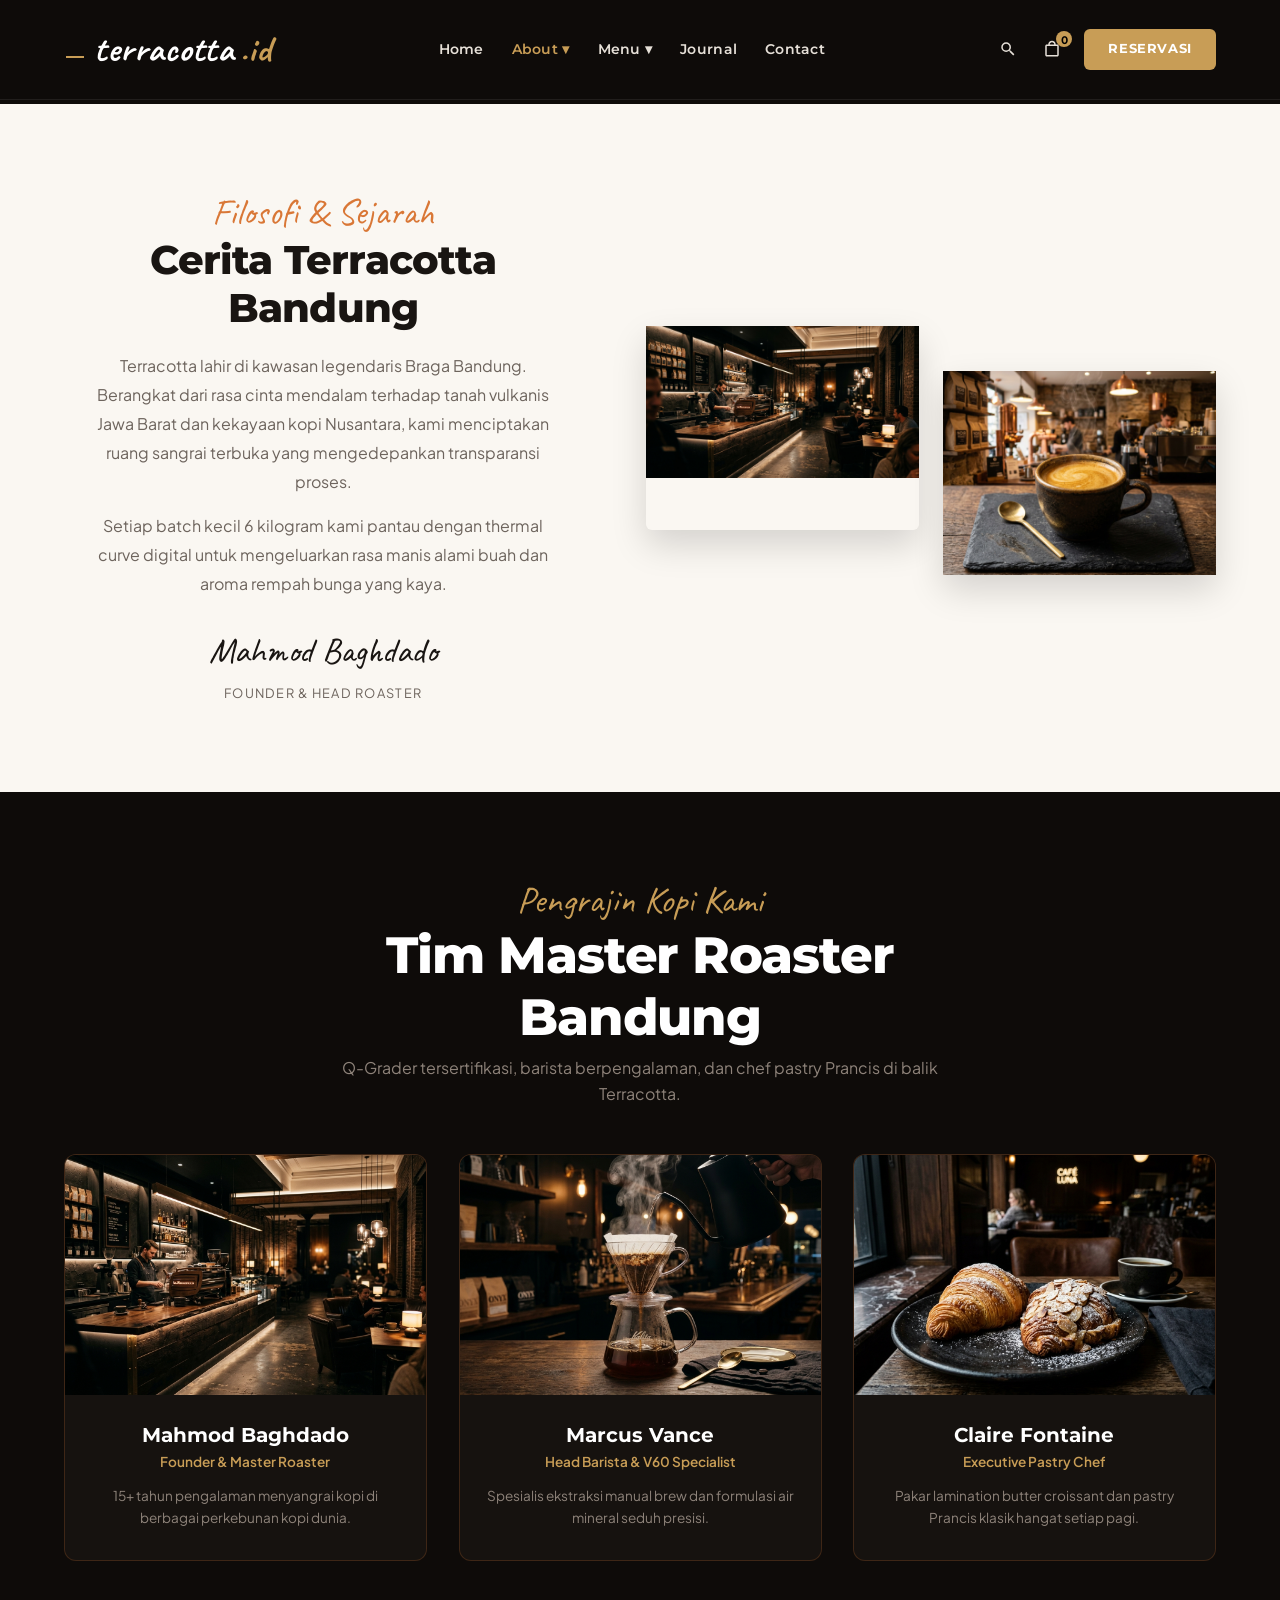
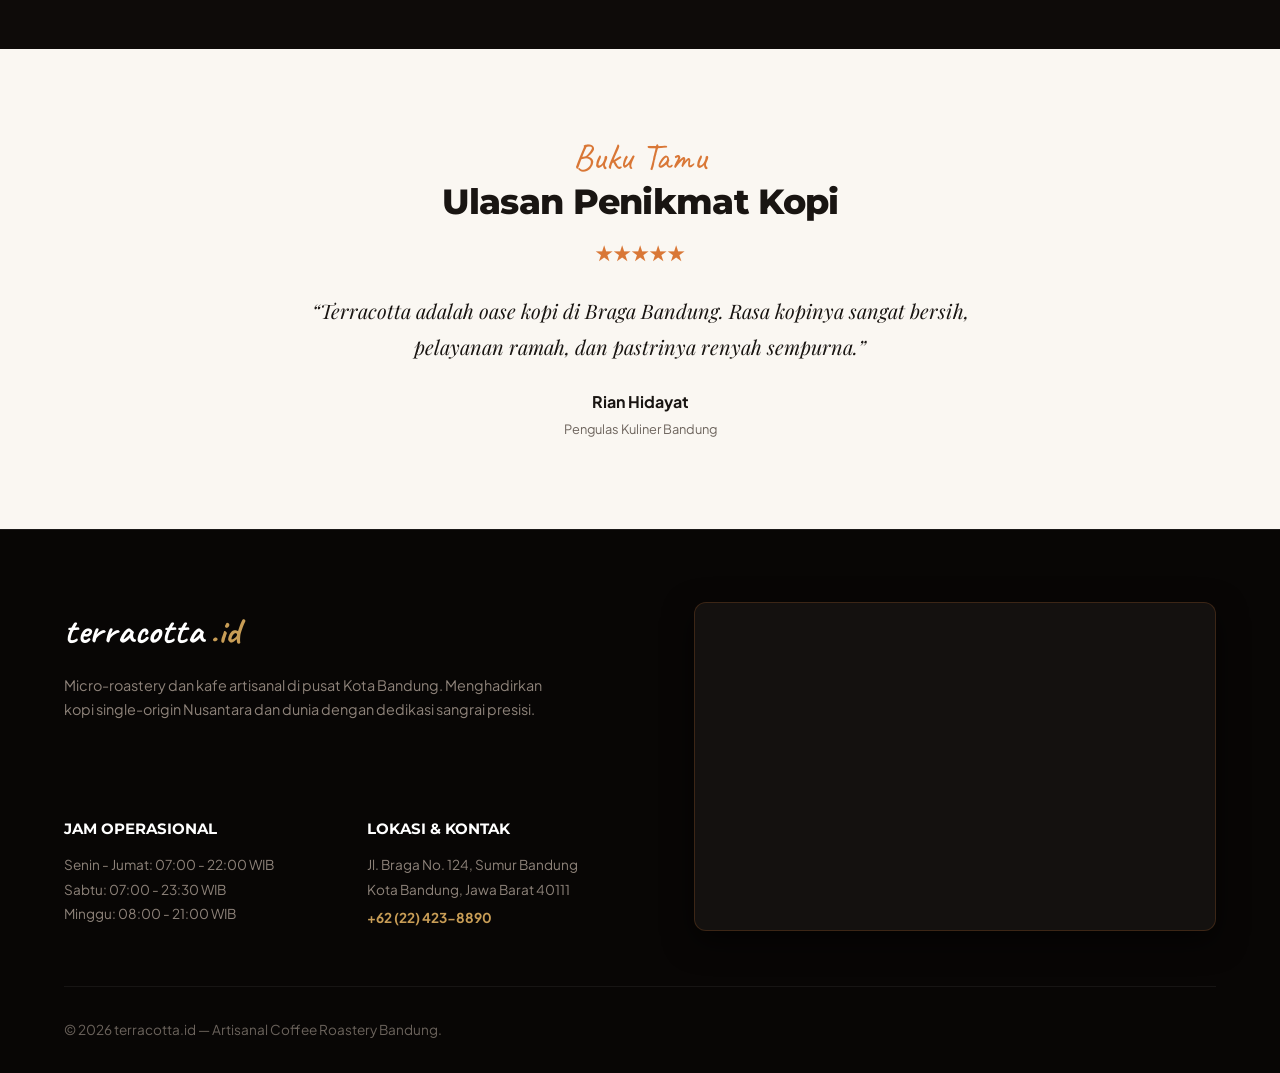
==== about.html @ ba82dee4 "feat: initial commit terracotta.id responsive multi-page website" ====
<!DOCTYPE html>
<html lang="id">
<head>
  <meta charset="UTF-8">
  <meta name="viewport" content="width=device-width, initial-scale=1.0">
  <meta name="description" content="Tentang terracotta.id Bandung - Cerita sangrai kopi presisi, profil master roaster, dan komitmen direct-trade di Braga Bandung.">
  <title>About Us — terracotta.id Bandung</title>
  <link rel="stylesheet" href="css/style.css">
</head>
<body>

  <!-- Navbar -->
  <header class="navbar scrolled">
    <div class="container nav-container">
      <a href="index.html" class="logo-brand">
        <svg class="logo-cup-icon" viewBox="0 0 24 24">
          <path d="M2,21V19H20V21H2M20,8V5D20,3.9 19.1,3 18,3H4C2.9,3 2,3.9 2,5V8C2,10.9 4.1,13.3 7,13.9V17H5V19H17V17H15V13.9C17.9,13.3 20,10.9 20,8M4,5H18V8C18,10.2 16.2,12 14,12H8C5.8,12 4,10.2 4,8V5Z"/>
        </svg>
        terracotta<span>.id</span>
      </a>

      <nav class="nav-menu">
        <div class="nav-item">
          <a href="index.html" class="nav-link">Home</a>
        </div>
        <div class="nav-item active">
          <a href="about.html" class="nav-link">About ▾</a>
          <div class="dropdown-menu">
            <a href="about.html" class="dropdown-item">About Terracotta</a>
            <a href="#roasters" class="dropdown-item">Master Roasters Bandung</a>
            <a href="#guestbook" class="dropdown-item">Guestbook & Ulasan</a>
          </div>
        </div>
        <div class="nav-item">
          <a href="menu.html" class="nav-link">Menu ▾</a>
          <div class="dropdown-menu">
            <a href="menu.html" class="dropdown-item">Menu Classic Board</a>
            <a href="menu.html#espresso" class="dropdown-item">Espresso Bar</a>
            <a href="menu.html#handbrew" class="dropdown-item">Manual Brew Single Origin</a>
          </div>
        </div>
        <div class="nav-item">
          <a href="blog.html" class="nav-link">Journal</a>
        </div>
        <div class="nav-item">
          <a href="contact.html" class="nav-link">Contact</a>
        </div>
      </nav>

      <div class="nav-right-actions">
        <div class="nav-action-icons">
          <button class="nav-icon-btn" id="navSearchBtn" aria-label="Search Menu" title="Cari Menu">
            <svg viewBox="0 0 24 24">
              <path d="M9.5,3A6.5,6.5 0 0,1 16,9.5C16,11.11 15.41,12.59 14.44,13.73L14.71,14H15.5L20.5,19L19,20.5L14,15.5V14.71L13.73,14.44C12.59,15.41 11.11,16 9.5,16A6.5,6.5 0 0,1 3,9.5A6.5,6.5 0 0,1 9.5,3M9.5,5C7,5 5,7 5,9.5C5,12 7,14 9.5,14C12,14 14,12 14,9.5C14,7 12,5 9.5,5Z"/>
            </svg>
          </button>
          
          <button class="nav-icon-btn" id="navCartBtn" aria-label="Coffee Bag" title="Keranjang Pesanan">
            <svg viewBox="0 0 24 24">
              <path d="M19 6h-2c0-2.76-2.24-5-5-5S7 3.24 7 6H5c-1.1 0-2 .9-2 2v12c0 1.1.9 2 2 2h14c1.1 0 2-.9 2-2V8c0-1.1-.9-2-2-2zm-7-3c1.66 0 3 1.34 3 3H9c0-1.66 1.34-3 3-3zm7 17H5V8h14v12z"/>
            </svg>
            <span class="cart-badge-count">0</span>
          </button>
        </div>

        <a href="reservation.html" class="btn btn-gold" style="padding: 0.65rem 1.5rem; font-size: 0.8rem;">Reservasi</a>
        <div class="hamburger" id="hamburgerBtn" aria-label="Toggle Navigation">
          <span></span>
          <span></span>
          <span></span>
        </div>
      </div>
    </div>
  </header>

  <!-- Mobile Drawer -->
  <aside class="mobile-drawer" id="mobileDrawer">
    <div class="mobile-links">
      <a href="index.html" class="mobile-link">Home</a>
      <a href="about.html" class="mobile-link">About Us</a>
      <a href="menu.html" class="mobile-link">Menu Board</a>
      <a href="reservation.html" class="mobile-link">Reservasi Meja</a>
      <a href="blog.html" class="mobile-link">Journal Kopi</a>
      <a href="contact.html" class="mobile-link">Kontak & Lokasi</a>
    </div>
  </aside>

  <main style="padding-top: 6.5rem;">
    <!-- Welcome Story Section -->
    <section class="section section-light">
      <div class="container">
        <div class="welcome-grid">
          <div class="welcome-text reveal-left">
            <span class="script-subtitle" style="color: var(--accent-terracotta);">Filosofi & Sejarah</span>
            <h1 class="heading-main dark-text" style="font-size: 2.5rem; margin-bottom: 1.25rem;">Cerita Terracotta Bandung</h1>
            <p style="color: var(--text-muted-light); margin-bottom: 1rem; line-height: 1.8;">Terracotta lahir di kawasan legendaris Braga Bandung. Berangkat dari rasa cinta mendalam terhadap tanah vulkanis Jawa Barat dan kekayaan kopi Nusantara, kami menciptakan ruang sangrai terbuka yang mengedepankan transparansi proses.</p>
            <p style="color: var(--text-muted-light); line-height: 1.8;">Setiap batch kecil 6 kilogram kami pantau dengan thermal curve digital untuk mengeluarkan rasa manis alami buah dan aroma rempah bunga yang kaya.</p>
            <div class="welcome-signature">Mahmod Baghdado</div>
            <p style="font-size: 0.8rem; color: var(--text-muted-light); text-transform: uppercase; letter-spacing: 0.1em; margin-top: 0.25rem;">Founder & Head Roaster</p>
          </div>

          <div class="offset-images-wrap reveal-right">
            <div class="offset-img-1">
              <img src="images/hero_bg.jpg" alt="Terracotta Roastery Counter Bandung">
            </div>
            <div class="offset-img-2">
              <img src="images/espresso.jpg" alt="Ekstraksi Espresso Terracotta">
            </div>
          </div>
        </div>
      </div>
    </section>

    <!-- Master Roasters Team -->
    <section class="section" id="roasters">
      <div class="container">
        <div class="reveal" style="text-align: center; max-width: 600px; margin: 0 auto 3rem;">
          <span class="script-subtitle">Pengrajin Kopi Kami</span>
          <h2 class="heading-main">Tim Master Roaster Bandung</h2>
          <p style="color: var(--text-muted-dark); margin-top: 0.5rem;">Q-Grader tersertifikasi, barista berpengalaman, dan chef pastry Prancis di balik Terracotta.</p>
        </div>

        <div style="display: grid; grid-template-columns: repeat(auto-fit, minmax(280px, 1fr)); gap: 2rem;">
          
          <div class="reveal delay-1" style="background: var(--bg-card); border: 1px solid var(--border-dark); border-radius: var(--radius-md); overflow: hidden; text-align: center; padding-bottom: 2rem;">
            <div style="height: 240px; overflow: hidden;">
              <img src="images/hero_bg.jpg" alt="Mahmod Baghdado" style="width: 100%; height: 100%; object-fit: cover;">
            </div>
            <h3 style="font-family: var(--font-heading); font-size: 1.25rem; margin-top: 1.5rem; color: #fff;">Mahmod Baghdado</h3>
            <p style="font-size: 0.85rem; color: var(--accent-gold); font-weight: 600;">Founder & Master Roaster</p>
            <p style="font-size: 0.85rem; color: var(--text-muted-dark); padding: 0.75rem 1.5rem 0;">15+ tahun pengalaman menyangrai kopi di berbagai perkebunan kopi dunia.</p>
          </div>

          <div class="reveal delay-2" style="background: var(--bg-card); border: 1px solid var(--border-dark); border-radius: var(--radius-md); overflow: hidden; text-align: center; padding-bottom: 2rem;">
            <div style="height: 240px; overflow: hidden;">
              <img src="images/pour_over.jpg" alt="Marcus Vance" style="width: 100%; height: 100%; object-fit: cover;">
            </div>
            <h3 style="font-family: var(--font-heading); font-size: 1.25rem; margin-top: 1.5rem; color: #fff;">Marcus Vance</h3>
            <p style="font-size: 0.85rem; color: var(--accent-gold); font-weight: 600;">Head Barista & V60 Specialist</p>
            <p style="font-size: 0.85rem; color: var(--text-muted-dark); padding: 0.75rem 1.5rem 0;">Spesialis ekstraksi manual brew dan formulasi air mineral seduh presisi.</p>
          </div>

          <div class="reveal delay-3" style="background: var(--bg-card); border: 1px solid var(--border-dark); border-radius: var(--radius-md); overflow: hidden; text-align: center; padding-bottom: 2rem;">
            <div style="height: 240px; overflow: hidden;">
              <img src="images/pastry.jpg" alt="Claire Fontaine" style="width: 100%; height: 100%; object-fit: cover;">
            </div>
            <h3 style="font-family: var(--font-heading); font-size: 1.25rem; margin-top: 1.5rem; color: #fff;">Claire Fontaine</h3>
            <p style="font-size: 0.85rem; color: var(--accent-gold); font-weight: 600;">Executive Pastry Chef</p>
            <p style="font-size: 0.85rem; color: var(--text-muted-dark); padding: 0.75rem 1.5rem 0;">Pakar lamination butter croissant dan pastry Prancis klasik hangat setiap pagi.</p>
          </div>

        </div>
      </div>
    </section>

    <!-- Guestbook Section -->
    <section class="section section-light" id="guestbook">
      <div class="container">
        <div class="guestbook-card reveal">
          <span class="script-subtitle" style="color: var(--accent-terracotta);">Buku Tamu</span>
          <h2 class="heading-main dark-text" style="font-size: 2.2rem;">Ulasan Penikmat Kopi</h2>
          <div style="color: var(--accent-terracotta); font-size: 1.3rem; margin-top: 0.75rem;">★★★★★</div>
          <blockquote class="guestbook-quote" style="color: var(--text-dark);">
            “Terracotta adalah oase kopi di Braga Bandung. Rasa kopinya sangat bersih, pelayanan ramah, dan pastrinya renyah sempurna.”
          </blockquote>
          <p style="font-weight: 700; color: var(--text-dark);">Rian Hidayat</p>
          <span style="font-size: 0.8rem; color: var(--text-muted-light);">Pengulas Kuliner Bandung</span>
        </div>
      </div>
    </section>
  </main>

  <!-- Footer with Left Info & Right Bandung Interactive Map -->
  <footer class="footer-babette">
    <div class="container">
      <div class="footer-split-grid reveal">
        
        <!-- Left Column: Information & Brand -->
        <div class="footer-info-col">
          <div>
            <a href="index.html" class="logo-brand" style="margin-bottom: 0.75rem;">terracotta<span>.id</span></a>
            <p style="color: var(--text-muted-dark); font-size: 0.9rem; line-height: 1.7; max-width: 480px;">Micro-roastery dan kafe artisanal di pusat Kota Bandung. Menghadirkan kopi single-origin Nusantara dan dunia dengan dedikasi sangrai presisi.</p>
          </div>

          <div class="footer-info-details">
            <div>
              <h4 style="font-family: var(--font-heading); font-size: 0.95rem; font-weight: 700; margin-bottom: 0.75rem; color: #fff; text-transform: uppercase;">Jam Operasional</h4>
              <div style="font-size: 0.85rem; color: var(--text-muted-dark); line-height: 1.8;">
                <div>Senin - Jumat: 07:00 - 22:00 WIB</div>
                <div>Sabtu: 07:00 - 23:30 WIB</div>
                <div>Minggu: 08:00 - 21:00 WIB</div>
              </div>
            </div>

            <div>
              <h4 style="font-family: var(--font-heading); font-size: 0.95rem; font-weight: 700; margin-bottom: 0.75rem; color: #fff; text-transform: uppercase;">Lokasi & Kontak</h4>
              <div style="font-size: 0.85rem; color: var(--text-muted-dark); line-height: 1.8;">
                <div>Jl. Braga No. 124, Sumur Bandung</div>
                <div>Kota Bandung, Jawa Barat 40111</div>
                <div style="color: var(--accent-gold); font-weight: 700; margin-top: 0.25rem;">+62 (22) 423-8890</div>
              </div>
            </div>
          </div>
        </div>

        <!-- Right Column: Interactive Bandung Google Map -->
        <div class="footer-map-col">
          <iframe 
            src="https://www.google.com/maps/embed?pb=!1m18!1m12!1m3!1d3960.784405374465!2d107.6074213749965!3d-6.916350793083168!2m3!1f0!2f0!3f0!3m2!1i1024!2i768!4f13.1!3m3!1m2!1s0x2e68e63032a138c7%3A0x8e8334460d3d52aa!2sJl.%20Braga%2C%20Kota%20Bandung%2C%20Jawa%20Barat!5e0!3m2!1sen!2sid!4v1689000000000!5m2!1sen!2sid" 
            title="Lokasi Terracotta Coffee Roastery Braga Bandung" 
            loading="lazy" 
            referrerpolicy="no-referrer-when-downgrade">
          </iframe>
        </div>

      </div>

      <div class="footer-bottom">
        <p>&copy; 2026 terracotta.id — Artisanal Coffee Roastery Bandung.</p>
      </div>
    </div>
  </footer>

  <script src="js/main.js"></script>
</body>
</html>
---- css/style.css ----
/* ==========================================================================
   terracotta.id - Artisanal Coffee Roastery & Cafe Bandung
   Master Stylesheet with Smooth Scroll Animations, Full Menu Photography &
   100% Mobile Responsive Design (Fluid Typography & Flexible Grids)
   ========================================================================== */

@import url('https://fonts.googleapis.com/css2?family=Caveat:wght@600;700&family=Montserrat:wght@400;500;600;700;800&family=Playfair+Display:ital,wght@0,600;0,700;1,400&family=Plus+Jakarta+Sans:wght@300;400;500;600;700&display=swap');

:root {
  /* Color Tokens - Terracotta & Dark Luxury Roastery */
  --bg-dark: #0e0b09;
  --bg-darker: #070504;
  --bg-card: #16120f;
  --bg-card-alt: #1e1915;
  --bg-light: #faf7f2;
  --bg-cream: #f2e9de;

  --accent-terracotta: #d97736;
  --accent-gold: #c89d56;
  --accent-gold-light: #dfb76c;
  --accent-gold-dark: #9e7535;
  --accent-gold-glow: rgba(217, 119, 54, 0.25);

  --text-light: #ffffff;
  --text-dark: #191512;
  --text-muted-dark: #8e837a;
  --text-muted-light: #6d645d;

  --border-dark: rgba(217, 119, 54, 0.2);
  --border-light: rgba(0, 0, 0, 0.08);

  /* Fonts */
  --font-script: 'Caveat', cursive, sans-serif;
  --font-heading: 'Montserrat', sans-serif;
  --font-serif: 'Playfair Display', serif;
  --font-body: 'Plus Jakarta Sans', sans-serif;

  /* Layout */
  --container-width: 1240px;
  --radius-sm: 6px;
  --radius-md: 12px;
  --radius-lg: 18px;
  --radius-full: 999px;
  --transition: all 0.35s cubic-bezier(0.25, 0.8, 0.25, 1);
}

/* Reset */
*, *::before, *::after {
  box-sizing: border-box;
  margin: 0;
  padding: 0;
}

html {
  scroll-behavior: smooth;
  font-size: 16px;
  -webkit-text-size-adjust: 100%;
}

body {
  background-color: var(--bg-dark);
  color: var(--text-light);
  font-family: var(--font-body);
  line-height: 1.6;
  overflow-x: hidden;
  width: 100%;
}

a {
  color: inherit;
  text-decoration: none;
  transition: var(--transition);
}

img {
  max-width: 100%;
  height: auto;
  display: block;
}

button, input, select, textarea {
  font-family: inherit;
  outline: none;
  border: none;
  background: none;
  color: inherit;
}

button {
  cursor: pointer;
}

.container {
  width: 90%;
  max-width: var(--container-width);
  margin: 0 auto;
}

.section {
  padding: 5.5rem 0;
  position: relative;
}

/* ==========================================================================
   Smooth Scroll Reveal Animations
   ========================================================================== */
.reveal {
  opacity: 0;
  transform: translateY(35px);
  transition: opacity 0.8s cubic-bezier(0.16, 1, 0.3, 1), transform 0.8s cubic-bezier(0.16, 1, 0.3, 1);
  will-change: opacity, transform;
}

.reveal-left {
  opacity: 0;
  transform: translateX(-40px);
  transition: opacity 0.8s cubic-bezier(0.16, 1, 0.3, 1), transform 0.8s cubic-bezier(0.16, 1, 0.3, 1);
}

.reveal-right {
  opacity: 0;
  transform: translateX(40px);
  transition: opacity 0.8s cubic-bezier(0.16, 1, 0.3, 1), transform 0.8s cubic-bezier(0.16, 1, 0.3, 1);
}

.reveal.active, .reveal-left.active, .reveal-right.active {
  opacity: 1;
  transform: translate(0, 0);
}

/* Delay Helpers */
.delay-1 { transition-delay: 0.15s; }
.delay-2 { transition-delay: 0.3s; }
.delay-3 { transition-delay: 0.45s; }

/* Typography Utilities */
.script-subtitle {
  font-family: var(--font-script);
  font-size: clamp(1.8rem, 4vw, 2.3rem);
  color: var(--accent-gold);
  line-height: 1.1;
  display: block;
  margin-bottom: 0.25rem;
}

.heading-main {
  font-family: var(--font-heading);
  font-size: clamp(1.85rem, 4.5vw, 3.2rem);
  font-weight: 800;
  letter-spacing: -0.02em;
  color: var(--text-light);
  line-height: 1.2;
}

.heading-main.dark-text {
  color: var(--text-dark);
}

.heading-sub {
  font-family: var(--font-heading);
  font-size: clamp(1.15rem, 2.5vw, 1.4rem);
  font-weight: 700;
}

/* Torn / Ripped Paper Border Effects */
.ripped-top {
  position: relative;
}

.ripped-top::before {
  content: '';
  position: absolute;
  top: -16px;
  left: 0;
  width: 100%;
  height: 20px;
  background-image: radial-gradient(circle at 10px 0, transparent 8px, var(--bg-dark) 9px);
  background-size: 20px 20px;
  background-repeat: repeat-x;
  z-index: 10;
}

.ripped-bottom {
  position: relative;
}

.ripped-bottom::after {
  content: '';
  position: absolute;
  bottom: -16px;
  left: 0;
  width: 100%;
  height: 20px;
  background-image: radial-gradient(circle at 10px 20px, transparent 8px, var(--bg-dark) 9px);
  background-size: 20px 20px;
  background-repeat: repeat-x;
  z-index: 10;
}

/* Button System */
.btn {
  display: inline-flex;
  align-items: center;
  justify-content: center;
  padding: 0.85rem 1.75rem;
  font-family: var(--font-heading);
  font-size: 0.875rem;
  font-weight: 700;
  letter-spacing: 0.05em;
  border-radius: var(--radius-sm);
  transition: var(--transition);
  text-transform: uppercase;
  text-align: center;
}

.btn-gold {
  background: var(--accent-gold);
  color: #fff;
}

.btn-gold:hover {
  background: var(--accent-gold-light);
  transform: translateY(-2px);
  box-shadow: 0 8px 20px var(--accent-gold-glow);
}

.btn-white {
  background: #ffffff;
  color: var(--text-dark);
}

.btn-white:hover {
  background: var(--bg-cream);
  transform: translateY(-2px);
}

.btn-outline-gold {
  border: 1px solid var(--accent-gold);
  color: var(--accent-gold);
}

.btn-outline-gold:hover {
  background: var(--accent-gold);
  color: #fff;
}

/* Navigation Bar */
.navbar {
  position: absolute;
  top: 0;
  left: 0;
  width: 100%;
  z-index: 1000;
  padding: 1.25rem 0;
  border-bottom: 1px solid rgba(255, 255, 255, 0.08);
  transition: var(--transition);
}

.navbar.scrolled {
  position: fixed;
  background: rgba(14, 11, 9, 0.96);
  backdrop-filter: blur(14px);
  padding: 0.85rem 0;
  border-bottom: 1px solid var(--border-dark);
  box-shadow: 0 4px 25px rgba(0,0,0,0.6);
}

.nav-container {
  display: flex;
  align-items: center;
  justify-content: space-between;
}

.logo-brand {
  display: flex;
  align-items: center;
  gap: 0.4rem;
  font-family: var(--font-script);
  font-size: clamp(1.8rem, 4vw, 2.3rem);
  color: #fff;
  font-weight: 700;
  letter-spacing: 0.02em;
}

.logo-brand span {
  color: var(--accent-gold);
}

.logo-cup-icon {
  width: 24px;
  height: 24px;
  fill: var(--accent-gold);
}

/* Nav Menu & Dropdowns */
.nav-menu {
  display: flex;
  align-items: center;
  gap: 1.75rem;
}

.nav-item {
  position: relative;
}

.nav-link {
  font-family: var(--font-heading);
  font-size: 0.85rem;
  font-weight: 600;
  text-transform: capitalize;
  letter-spacing: 0.02em;
  color: #e6e0d8;
  padding: 0.5rem 0;
  display: flex;
  align-items: center;
  gap: 4px;
}

.nav-link:hover, .nav-item.active .nav-link {
  color: var(--accent-gold);
}

.dropdown-menu {
  position: absolute;
  top: 100%;
  left: 0;
  background: #171310;
  min-width: 200px;
  border: 1px solid var(--border-dark);
  border-radius: var(--radius-sm);
  padding: 0.75rem 0;
  box-shadow: 0 10px 30px rgba(0,0,0,0.8);
  opacity: 0;
  visibility: hidden;
  transform: translateY(10px);
  transition: var(--transition);
  z-index: 100;
}

.nav-item:hover .dropdown-menu {
  opacity: 1;
  visibility: visible;
  transform: translateY(0);
}

.dropdown-item {
  display: block;
  padding: 0.6rem 1.25rem;
  font-size: 0.85rem;
  color: #d1c7bc;
  border-bottom: 1px solid rgba(255,255,255,0.03);
}

.dropdown-item:last-child {
  border-bottom: none;
}

.dropdown-item:hover {
  background: var(--bg-card-alt);
  color: var(--accent-gold);
  padding-left: 1.5rem;
}

/* Navbar Action Icons */
.nav-right-actions {
  display: flex;
  align-items: center;
  gap: 1rem;
}

.nav-action-icons {
  display: flex;
  align-items: center;
  gap: 0.75rem;
}

.nav-icon-btn {
  background: none;
  border: none;
  color: #e6e0d8;
  cursor: pointer;
  display: flex;
  align-items: center;
  justify-content: center;
  position: relative;
  transition: var(--transition);
  width: 32px;
  height: 32px;
}

.nav-icon-btn svg {
  width: 18px;
  height: 18px;
  fill: currentColor;
}

.nav-icon-btn:hover {
  color: var(--accent-gold);
  transform: scale(1.1);
}

.cart-badge-count {
  position: absolute;
  top: -2px;
  right: -4px;
  background: var(--accent-gold);
  color: #000;
  font-size: 0.65rem;
  font-weight: 800;
  width: 16px;
  height: 16px;
  border-radius: 50%;
  display: flex;
  align-items: center;
  justify-content: center;
}

.hamburger {
  display: none;
  flex-direction: column;
  justify-content: center;
  gap: 5px;
  cursor: pointer;
  width: 32px;
  height: 32px;
  padding: 4px;
  z-index: 1200;
}

.hamburger span {
  width: 24px;
  height: 2px;
  background: #fff;
  transition: var(--transition);
  display: block;
}

/* Mobile Drawer */
.mobile-drawer {
  position: fixed;
  top: 0;
  right: -100%;
  width: 85%;
  max-width: 340px;
  height: 100vh;
  background: #120e0b;
  border-left: 1px solid var(--border-dark);
  padding: 5rem 2rem 2.5rem;
  display: flex;
  flex-direction: column;
  justify-content: space-between;
  z-index: 1100;
  transition: right 0.35s cubic-bezier(0.16, 1, 0.3, 1);
  box-shadow: -10px 0 40px rgba(0,0,0,0.85);
}

.mobile-drawer.open {
  right: 0;
}

.mobile-links {
  display: flex;
  flex-direction: column;
  gap: 1.25rem;
}

.mobile-link {
  font-family: var(--font-heading);
  font-size: 1.15rem;
  font-weight: 600;
  color: #fff;
  border-bottom: 1px solid rgba(255,255,255,0.05);
  padding-bottom: 0.75rem;
}

.mobile-link:hover {
  color: var(--accent-gold);
}

/* Terracotta Hero Section */
.hero-babette {
  min-height: 90vh;
  position: relative;
  display: flex;
  align-items: center;
  justify-content: center;
  text-align: center;
  background-size: cover;
  background-position: center;
  padding: 7.5rem 0 4.5rem;
}

.hero-overlay {
  position: absolute;
  inset: 0;
  background: rgba(10, 8, 7, 0.72);
}

.hero-content {
  position: relative;
  z-index: 2;
  max-width: 860px;
}

.hero-desc {
  font-size: clamp(0.92rem, 2vw, 1.05rem);
  color: #ded6cc;
  margin: 1.25rem auto 2.25rem;
  max-width: 620px;
  line-height: 1.7;
}

.hero-btn-group {
  display: flex;
  align-items: center;
  justify-content: center;
  gap: 1rem;
  flex-wrap: wrap;
}

/* Welcome Section with Offset Grid */
.section-light {
  background-color: var(--bg-light);
  color: var(--text-dark);
}

.welcome-grid {
  display: grid;
  grid-template-columns: 1fr 1.1fr;
  gap: 4rem;
  align-items: center;
}

.welcome-text {
  text-align: center;
  max-width: 480px;
  margin: 0 auto;
}

.welcome-signature {
  font-family: var(--font-script);
  font-size: 2.2rem;
  color: var(--text-dark);
  margin-top: 1.5rem;
}

.offset-images-wrap {
  display: grid;
  grid-template-columns: 1fr 1fr;
  gap: 1.5rem;
  position: relative;
}

.offset-img-1 {
  border-radius: var(--radius-sm);
  box-shadow: 0 15px 35px rgba(0,0,0,0.15);
  transform: translateY(-20px);
}

.offset-img-2 {
  border-radius: var(--radius-sm);
  box-shadow: 0 15px 35px rgba(0,0,0,0.15);
  transform: translateY(25px);
}

/* ==========================================================================
   Full Menu Items with Photography & Thumbnails
   ========================================================================== */
.menu-board-wrap {
  background: var(--bg-card);
  border: 1px solid var(--border-dark);
  border-radius: var(--radius-md);
  padding: 3rem 2.5rem;
  margin-top: 2.5rem;
}

.menu-board-cols {
  display: grid;
  grid-template-columns: repeat(2, 1fr);
  gap: 3.5rem;
}

.menu-cat-title {
  font-family: var(--font-script);
  font-size: 2rem;
  color: var(--accent-gold);
  border-bottom: 1px solid var(--border-dark);
  padding-bottom: 0.5rem;
  margin-bottom: 1.75rem;
}

/* Enhanced Item Row with Photo Thumbnail */
.menu-item-row {
  display: flex;
  align-items: center;
  gap: 1.25rem;
  margin-bottom: 1.75rem;
  padding: 0.75rem;
  border-radius: var(--radius-sm);
  transition: var(--transition);
  background: rgba(255, 255, 255, 0.015);
  border: 1px solid transparent;
}

.menu-item-row:hover {
  background: var(--bg-card-alt);
  border-color: var(--border-dark);
  transform: translateX(4px);
}

.menu-item-thumb {
  width: 72px;
  height: 72px;
  min-width: 72px;
  border-radius: var(--radius-sm);
  overflow: hidden;
  border: 1px solid var(--border-dark);
  position: relative;
}

.menu-item-thumb img {
  width: 100%;
  height: 100%;
  object-fit: cover;
  transition: transform 0.4s ease;
}

.menu-item-row:hover .menu-item-thumb img {
  transform: scale(1.1);
}

.menu-item-details {
  flex: 1;
  min-width: 0;
}

.menu-item-header {
  display: flex;
  align-items: baseline;
  justify-content: space-between;
}

.menu-item-name {
  font-family: var(--font-heading);
  font-weight: 700;
  font-size: 1rem;
  color: #fff;
  white-space: normal;
  line-height: 1.3;
}

.menu-item-dots {
  flex: 1;
  border-bottom: 1px dotted rgba(217, 119, 54, 0.4);
  margin: 0 0.5rem;
  transform: translateY(-3px);
  min-width: 15px;
}

.menu-item-price {
  font-family: var(--font-heading);
  font-weight: 700;
  font-size: 0.95rem;
  color: var(--accent-gold);
  white-space: nowrap;
}

.menu-item-desc {
  font-size: 0.82rem;
  color: var(--text-muted-dark);
  margin-top: 0.25rem;
  line-height: 1.5;
}

/* ==========================================================================
   Roastery Experience Showcase Section
   ========================================================================== */
.experience-pillars-grid {
  display: grid;
  grid-template-columns: repeat(3, 1fr);
  gap: 2rem;
  margin-top: 3rem;
}

.pillar-card {
  background: var(--bg-card);
  border: 1px solid var(--border-dark);
  border-radius: var(--radius-md);
  overflow: hidden;
  transition: var(--transition);
  display: flex;
  flex-direction: column;
}

.pillar-card:hover {
  transform: translateY(-6px);
  border-color: var(--accent-gold);
  box-shadow: 0 15px 35px rgba(0,0,0,0.5), 0 0 20px rgba(217, 119, 54, 0.2);
}

.pillar-img-wrap {
  height: 200px;
  overflow: hidden;
  position: relative;
}

.pillar-img-wrap img {
  width: 100%;
  height: 100%;
  object-fit: cover;
  transition: transform 0.5s ease;
}

.pillar-card:hover .pillar-img-wrap img {
  transform: scale(1.08);
}

.pillar-body {
  padding: 2rem 1.75rem;
  display: flex;
  flex-direction: column;
  flex: 1;
  justify-content: space-between;
}

.pillar-badge {
  display: inline-block;
  font-size: 0.75rem;
  color: var(--accent-gold);
  font-weight: 700;
  text-transform: uppercase;
  letter-spacing: 0.08em;
  margin-bottom: 0.5rem;
}

.pillar-title {
  font-family: var(--font-heading);
  font-size: 1.3rem;
  font-weight: 700;
  color: #fff;
  margin-bottom: 0.75rem;
}

.pillar-desc {
  font-size: 0.88rem;
  color: var(--text-muted-dark);
  line-height: 1.7;
  margin-bottom: 1.5rem;
}

.pillar-link {
  color: var(--accent-gold);
  font-weight: 700;
  font-size: 0.85rem;
  display: inline-flex;
  align-items: center;
  gap: 0.35rem;
  text-transform: uppercase;
  letter-spacing: 0.05em;
}

.pillar-link:hover {
  color: #fff;
  transform: translateX(4px);
}

/* Feature Spotlight Banner */
.roastery-spotlight-box {
  background: radial-gradient(circle at top left, #241b16, #120e0c);
  border: 1px solid var(--border-dark);
  border-radius: var(--radius-lg);
  padding: 3.5rem;
  margin-top: 3.5rem;
  display: grid;
  grid-template-columns: 1.2fr 0.8fr;
  gap: 3rem;
  align-items: center;
}

/* Contact Page Grid */
.contact-grid-wrap {
  display: grid;
  grid-template-columns: 1fr 1fr;
  gap: 3rem;
  margin-bottom: 4rem;
}

/* Side-by-Side Hours & Table Reservation */
.hours-reservation-split {
  display: grid;
  grid-template-columns: 1fr 1.4fr;
  border-radius: var(--radius-md);
  overflow: hidden;
  box-shadow: 0 15px 40px rgba(0,0,0,0.4);
  border: 1px solid var(--border-dark);
}

.hours-card {
  background: #0e0c0a;
  padding: 3.5rem 2.5rem;
  border-right: 1px solid var(--border-dark);
  display: flex;
  flex-direction: column;
  justify-content: space-between;
  text-align: center;
}

.reservation-form-card {
  background: var(--bg-card);
  padding: 3.5rem;
}

.form-row {
  display: grid;
  grid-template-columns: 1fr 1fr;
  gap: 1.25rem;
  margin-bottom: 1.25rem;
}

.form-field {
  background: #0f0c0a;
  border: 1px solid rgba(255,255,255,0.1);
  padding: 0.85rem 1rem;
  border-radius: var(--radius-sm);
  color: #fff;
  width: 100%;
  font-size: 0.9rem;
}

.form-field:focus {
  border-color: var(--accent-gold);
}

/* Custom Reservation Modal */
.res-modal-overlay {
  position: fixed;
  inset: 0;
  background: rgba(0, 0, 0, 0.85);
  backdrop-filter: blur(12px);
  z-index: 2000;
  display: flex;
  align-items: center;
  justify-content: center;
  padding: 1.25rem;
  opacity: 0;
  visibility: hidden;
  transition: all 0.35s ease;
}

.res-modal-overlay.show {
  opacity: 1;
  visibility: visible;
}

.res-modal-card {
  background: #181411;
  border: 1px solid var(--accent-gold);
  border-radius: var(--radius-md);
  max-width: 520px;
  width: 100%;
  padding: 2.5rem;
  position: relative;
  box-shadow: 0 25px 60px rgba(0,0,0,0.9), 0 0 30px rgba(217, 119, 54, 0.25);
  transform: translateY(30px);
  transition: transform 0.35s ease;
  text-align: center;
}

.res-modal-overlay.show .res-modal-card {
  transform: translateY(0);
}

.res-modal-badge-icon {
  width: 58px;
  height: 58px;
  border-radius: 50%;
  background: rgba(217, 119, 54, 0.15);
  border: 2px solid var(--accent-gold);
  display: flex;
  align-items: center;
  justify-content: center;
  font-size: 1.5rem;
  color: var(--accent-gold);
  margin: 0 auto 1.25rem;
  box-shadow: 0 0 20px var(--accent-gold-glow);
}

.res-modal-ticket {
  background: #0f0c0a;
  border: 1px dashed var(--border-dark);
  border-radius: var(--radius-sm);
  padding: 1.25rem;
  margin: 1.25rem 0;
  text-align: left;
  line-height: 1.8;
  font-size: 0.88rem;
  color: #ded6cc;
}

.res-modal-ticket .ticket-row {
  display: flex;
  justify-content: space-between;
  border-bottom: 1px solid rgba(255,255,255,0.05);
  padding: 0.35rem 0;
  gap: 0.5rem;
}

.res-modal-ticket .ticket-row:last-child {
  border-bottom: none;
}

/* Guestbook Testimonials */
.guestbook-card {
  text-align: center;
  max-width: 680px;
  margin: 0 auto;
}

.guestbook-quote {
  font-family: var(--font-serif);
  font-style: italic;
  font-size: clamp(1.05rem, 2.5vw, 1.25rem);
  color: #ded6cc;
  line-height: 1.8;
  margin: 1.5rem 0;
}

/* Footer with Left Info & Right Bandung Interactive Map */
.footer-babette {
  background: #080605;
  border-top: 1px solid rgba(255,255,255,0.08);
  padding: 4.5rem 0 2rem;
}

.footer-split-grid {
  display: grid;
  grid-template-columns: 1.1fr 1fr;
  gap: 3.5rem;
  align-items: stretch;
  margin-bottom: 3.5rem;
}

.footer-info-col {
  display: flex;
  flex-direction: column;
  justify-content: space-between;
}

.footer-info-details {
  display: grid;
  grid-template-columns: repeat(2, 1fr);
  gap: 2rem;
  margin-top: 2rem;
}

.footer-map-col {
  border-radius: var(--radius-md);
  overflow: hidden;
  border: 1px solid var(--border-dark);
  box-shadow: 0 10px 30px rgba(0,0,0,0.6);
  min-height: 320px;
  position: relative;
  background: #14110f;
}

.footer-map-col iframe {
  width: 100%;
  height: 100%;
  min-height: 320px;
  border: none;
  filter: contrast(1.1) brightness(0.9);
}

.footer-bottom {
  border-top: 1px solid rgba(255,255,255,0.06);
  padding-top: 2rem;
  display: flex;
  align-items: center;
  justify-content: space-between;
  font-size: 0.85rem;
  color: #6b635c;
  flex-wrap: wrap;
  gap: 0.75rem;
}

/* ==========================================================================
   Comprehensive Mobile & Tablet Responsive Media Queries
   ========================================================================== */

/* Tablet (max-width: 960px) */
@media (max-width: 960px) {
  .section {
    padding: 4.5rem 0;
  }
  
  .experience-pillars-grid {
    grid-template-columns: 1fr;
    gap: 1.75rem;
  }

  .roastery-spotlight-box {
    grid-template-columns: 1fr;
    gap: 2rem;
    padding: 2.5rem 2rem;
  }

  .contact-grid-wrap {
    grid-template-columns: 1fr;
    gap: 2.5rem;
  }

  .footer-split-grid {
    grid-template-columns: 1fr;
    gap: 2.5rem;
  }
}

/* Large Mobile & Phablet (max-width: 860px) */
@media (max-width: 860px) {
  .nav-menu {
    display: none;
  }

  .hamburger {
    display: flex;
  }

  .welcome-grid {
    grid-template-columns: 1fr;
    gap: 3rem;
  }

  .offset-img-1, .offset-img-2 {
    transform: none;
  }

  .menu-board-cols {
    grid-template-columns: 1fr;
    gap: 2.5rem;
  }

  .menu-board-wrap {
    padding: 2rem 1.5rem;
  }

  .hours-reservation-split {
    grid-template-columns: 1fr;
  }

  .hours-card {
    border-right: none;
    border-bottom: 1px solid var(--border-dark);
    padding: 2.5rem 1.75rem;
  }

  .reservation-form-card {
    padding: 2.5rem 1.75rem;
  }
}

/* Standard Mobile (max-width: 600px) */
@media (max-width: 600px) {
  .section {
    padding: 3.5rem 0;
  }

  .navbar {
    padding: 1rem 0;
  }

  .navbar .btn-gold {
    display: none;
  }

  .hero-babette {
    padding: 6.5rem 0 3.5rem;
    min-height: 80vh;
  }

  .hero-btn-group {
    flex-direction: column;
    width: 100%;
  }

  .hero-btn-group .btn {
    width: 100%;
  }

  .offset-images-wrap {
    grid-template-columns: 1fr;
    gap: 1rem;
  }

  .form-row {
    grid-template-columns: 1fr;
    gap: 1rem;
  }

  .contact-grid-wrap > div {
    padding: 2rem 1.25rem !important;
  }

  .footer-info-details {
    grid-template-columns: 1fr;
    gap: 1.5rem;
  }

  .footer-map-col {
    min-height: 260px;
  }

  .footer-map-col iframe {
    min-height: 260px;
  }

  .footer-bottom {
    flex-direction: column;
    text-align: center;
    gap: 0.5rem;
  }

  .res-modal-card {
    padding: 1.75rem 1.25rem;
  }

  .menu-item-row {
    padding: 0.6rem;
    gap: 0.85rem;
  }

  .menu-item-thumb {
    width: 60px;
    height: 60px;
    min-width: 60px;
  }
}

/* Extra Small Mobile (max-width: 380px) */
@media (max-width: 380px) {
  .menu-item-thumb {
    width: 52px;
    height: 52px;
    min-width: 52px;
  }

  .menu-item-name {
    font-size: 0.92rem;
  }

  .menu-item-price {
    font-size: 0.88rem;
  }

  .menu-board-wrap {
    padding: 1.5rem 1rem;
  }
}
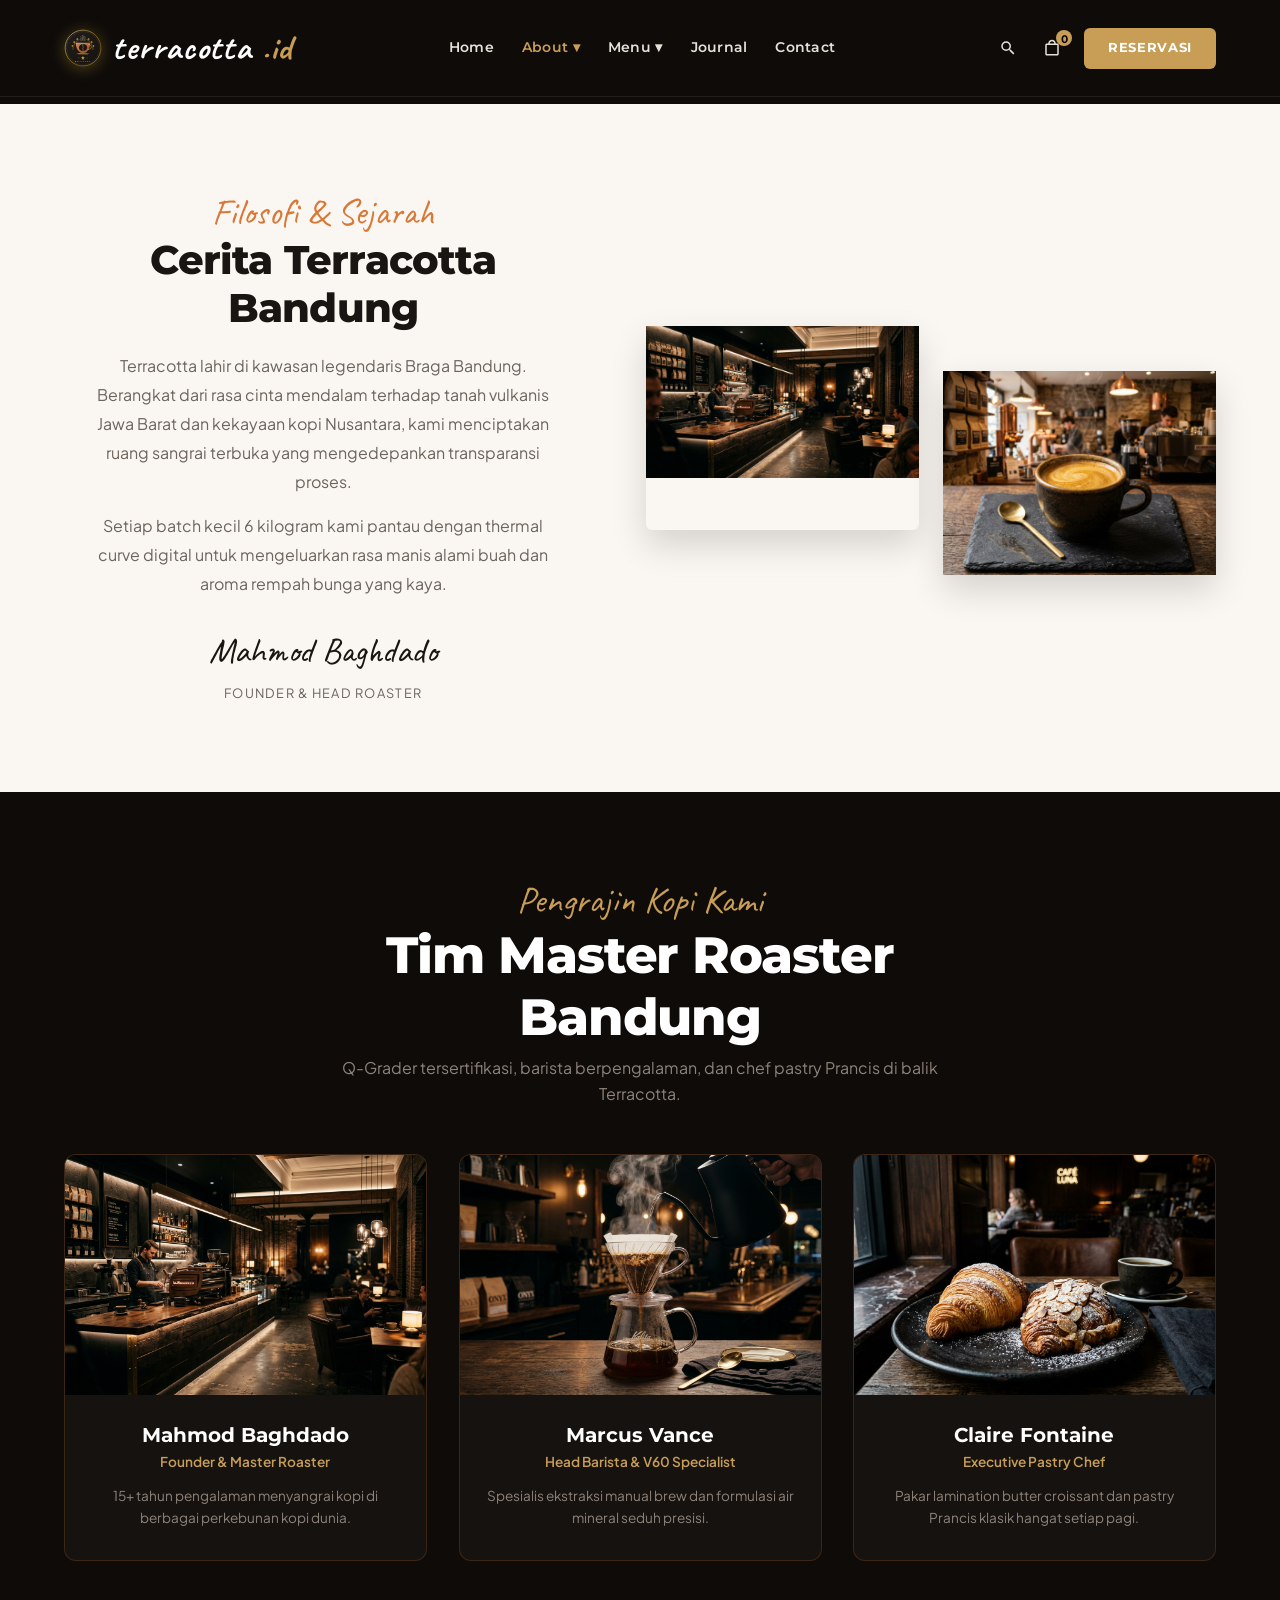
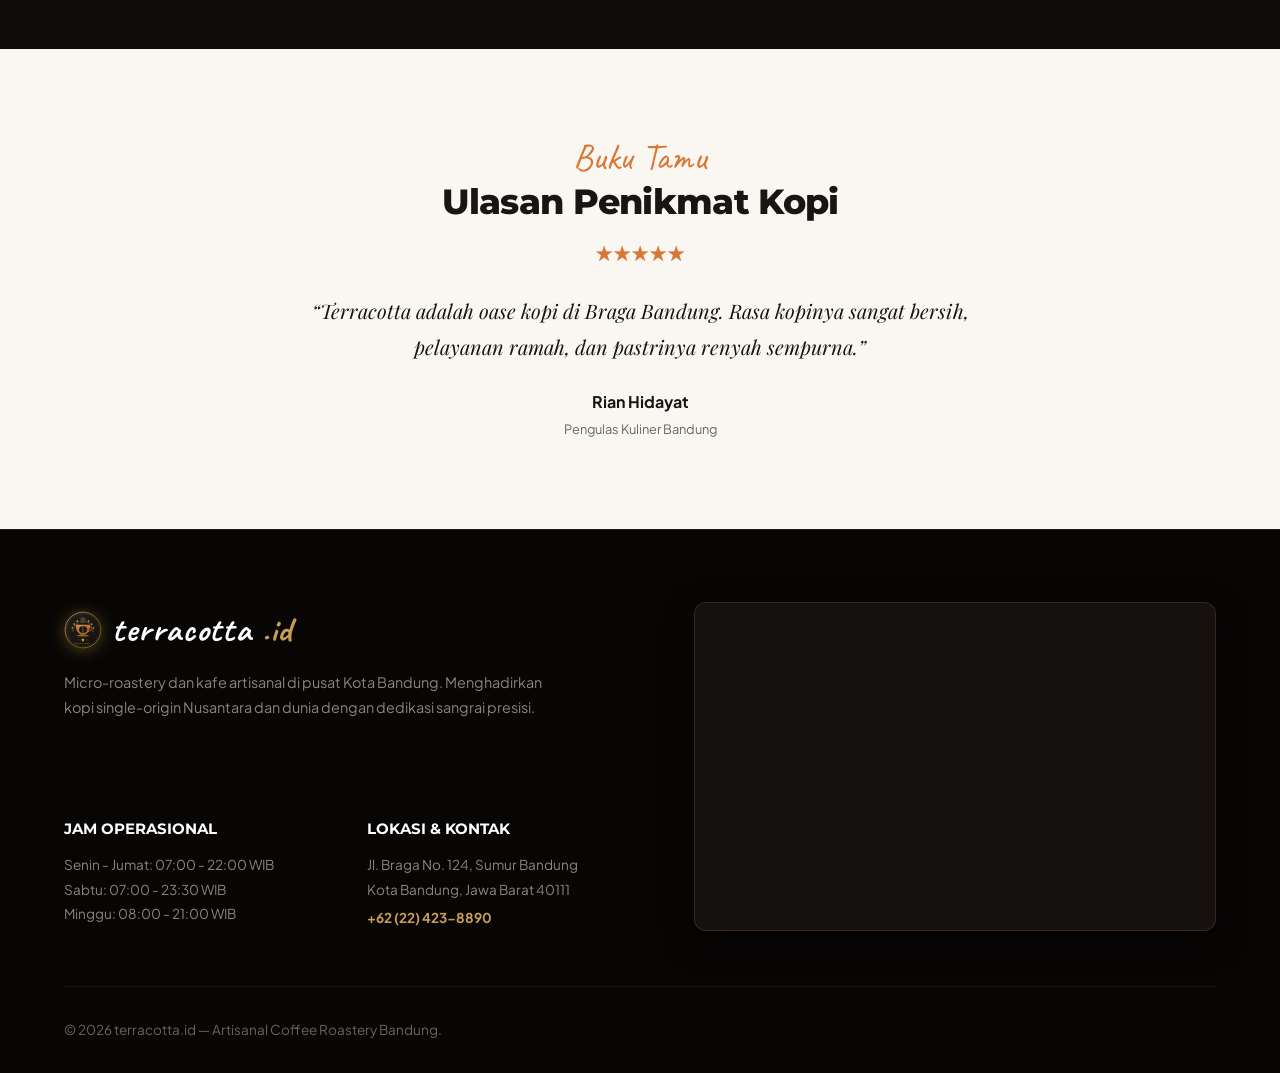
==== commit ac1a680e: "feat: add elegant artisanal logo mark, favicon, and brand titles across all pages" ====
--- a/about.html
+++ b/about.html
@@ -4,7 +4,9 @@
   <meta charset="UTF-8">
   <meta name="viewport" content="width=device-width, initial-scale=1.0">
   <meta name="description" content="Tentang terracotta.id Bandung - Cerita sangrai kopi presisi, profil master roaster, dan komitmen direct-trade di Braga Bandung.">
-  <title>About Us — terracotta.id Bandung</title>
+  <title>About Us — Terracotta Coffee Roastery Bandung</title>
+  <link rel="icon" type="image/svg+xml" href="images/logo.svg">
+  <link rel="apple-touch-icon" href="images/logo.svg">
   <link rel="stylesheet" href="css/style.css">
 </head>
 <body>
@@ -13,9 +15,7 @@
   <header class="navbar scrolled">
     <div class="container nav-container">
       <a href="index.html" class="logo-brand">
-        <svg class="logo-cup-icon" viewBox="0 0 24 24">
-          <path d="M2,21V19H20V21H2M20,8V5D20,3.9 19.1,3 18,3H4C2.9,3 2,3.9 2,5V8C2,10.9 4.1,13.3 7,13.9V17H5V19H17V17H15V13.9C17.9,13.3 20,10.9 20,8M4,5H18V8C18,10.2 16.2,12 14,12H8C5.8,12 4,10.2 4,8V5Z"/>
-        </svg>
+        <img src="images/logo.svg" alt="Terracotta Logo" class="logo-img">
         terracotta<span>.id</span>
       </a>
 
@@ -178,7 +178,10 @@
         <!-- Left Column: Information & Brand -->
         <div class="footer-info-col">
           <div>
-            <a href="index.html" class="logo-brand" style="margin-bottom: 0.75rem;">terracotta<span>.id</span></a>
+            <a href="index.html" class="logo-brand" style="margin-bottom: 0.75rem;">
+              <img src="images/logo.svg" alt="Terracotta Logo" class="logo-img">
+              terracotta<span>.id</span>
+            </a>
             <p style="color: var(--text-muted-dark); font-size: 0.9rem; line-height: 1.7; max-width: 480px;">Micro-roastery dan kafe artisanal di pusat Kota Bandung. Menghadirkan kopi single-origin Nusantara dan dunia dengan dedikasi sangrai presisi.</p>
           </div>
 
--- a/css/style.css
+++ b/css/style.css
@@ -274,22 +274,34 @@
 .logo-brand {
   display: flex;
   align-items: center;
-  gap: 0.4rem;
+  gap: 0.65rem;
   font-family: var(--font-script);
-  font-size: clamp(1.8rem, 4vw, 2.3rem);
+  font-size: clamp(1.75rem, 3.5vw, 2.2rem);
   color: #fff;
   font-weight: 700;
   letter-spacing: 0.02em;
+  transition: opacity 0.3s ease, transform 0.3s ease;
+  text-decoration: none;
+}
+
+.logo-brand:hover {
+  transform: translateY(-1px);
 }
 
 .logo-brand span {
   color: var(--accent-gold);
 }
 
-.logo-cup-icon {
-  width: 24px;
-  height: 24px;
-  fill: var(--accent-gold);
+.logo-img {
+  width: 38px;
+  height: 38px;
+  object-fit: contain;
+  filter: drop-shadow(0 2px 8px rgba(212, 175, 55, 0.35));
+  transition: transform 0.4s ease;
+}
+
+.logo-brand:hover .logo-img {
+  transform: rotate(6deg) scale(1.06);
 }
 
 /* Nav Menu & Dropdowns */
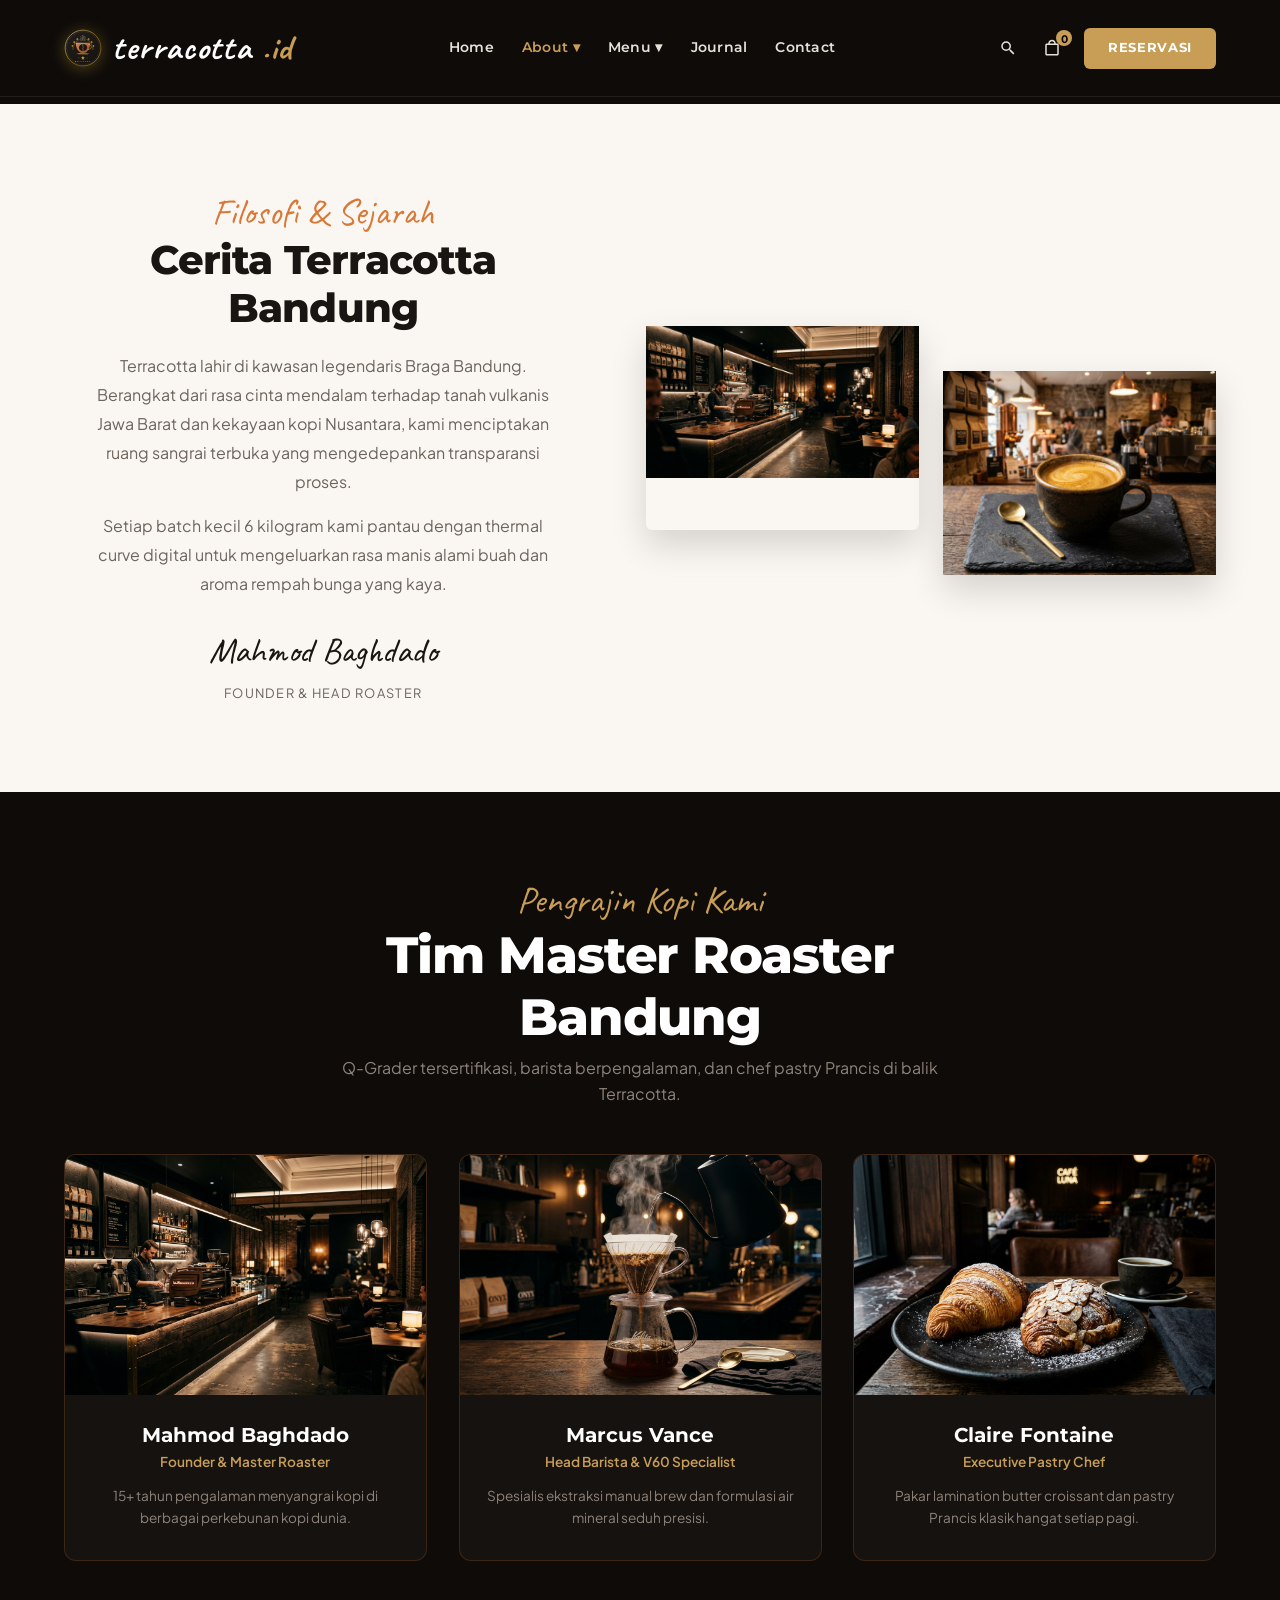
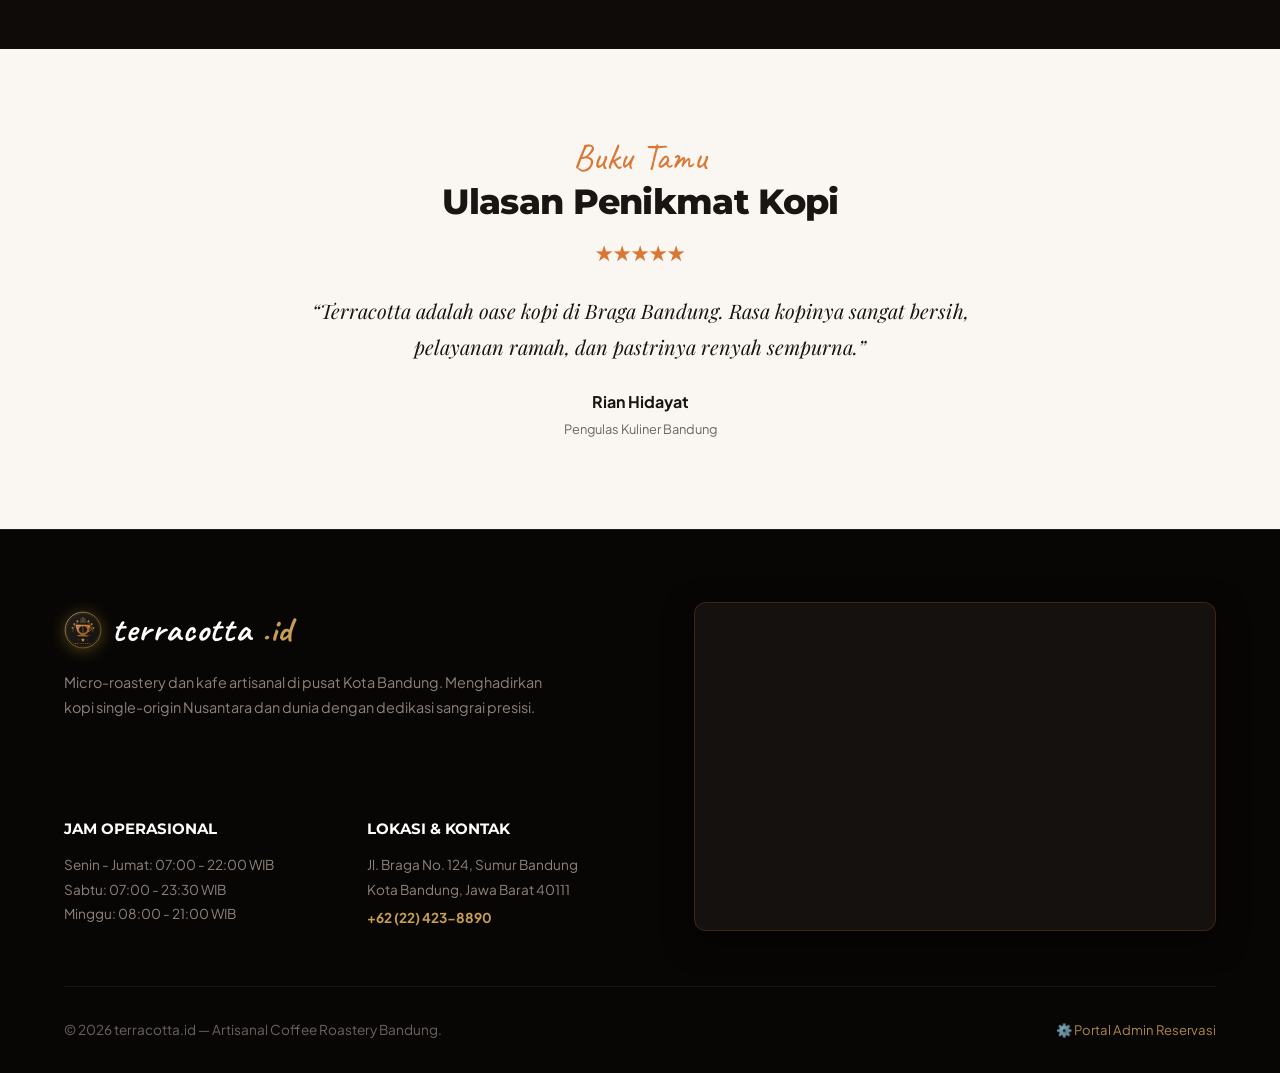
==== commit fed5d469: "feat: add admin reservation dashboard with real-time sync, status workflow, and WhatsApp integration" ====
--- a/about.html
+++ b/about.html
@@ -220,6 +220,9 @@
 
       <div class="footer-bottom">
         <p>&copy; 2026 terracotta.id — Artisanal Coffee Roastery Bandung.</p>
+        <div>
+          <a href="admin.html" style="color: var(--accent-gold); font-size: 0.82rem; text-decoration: none; opacity: 0.85; transition: opacity 0.2s;">⚙️ Portal Admin Reservasi</a>
+        </div>
       </div>
     </div>
   </footer>
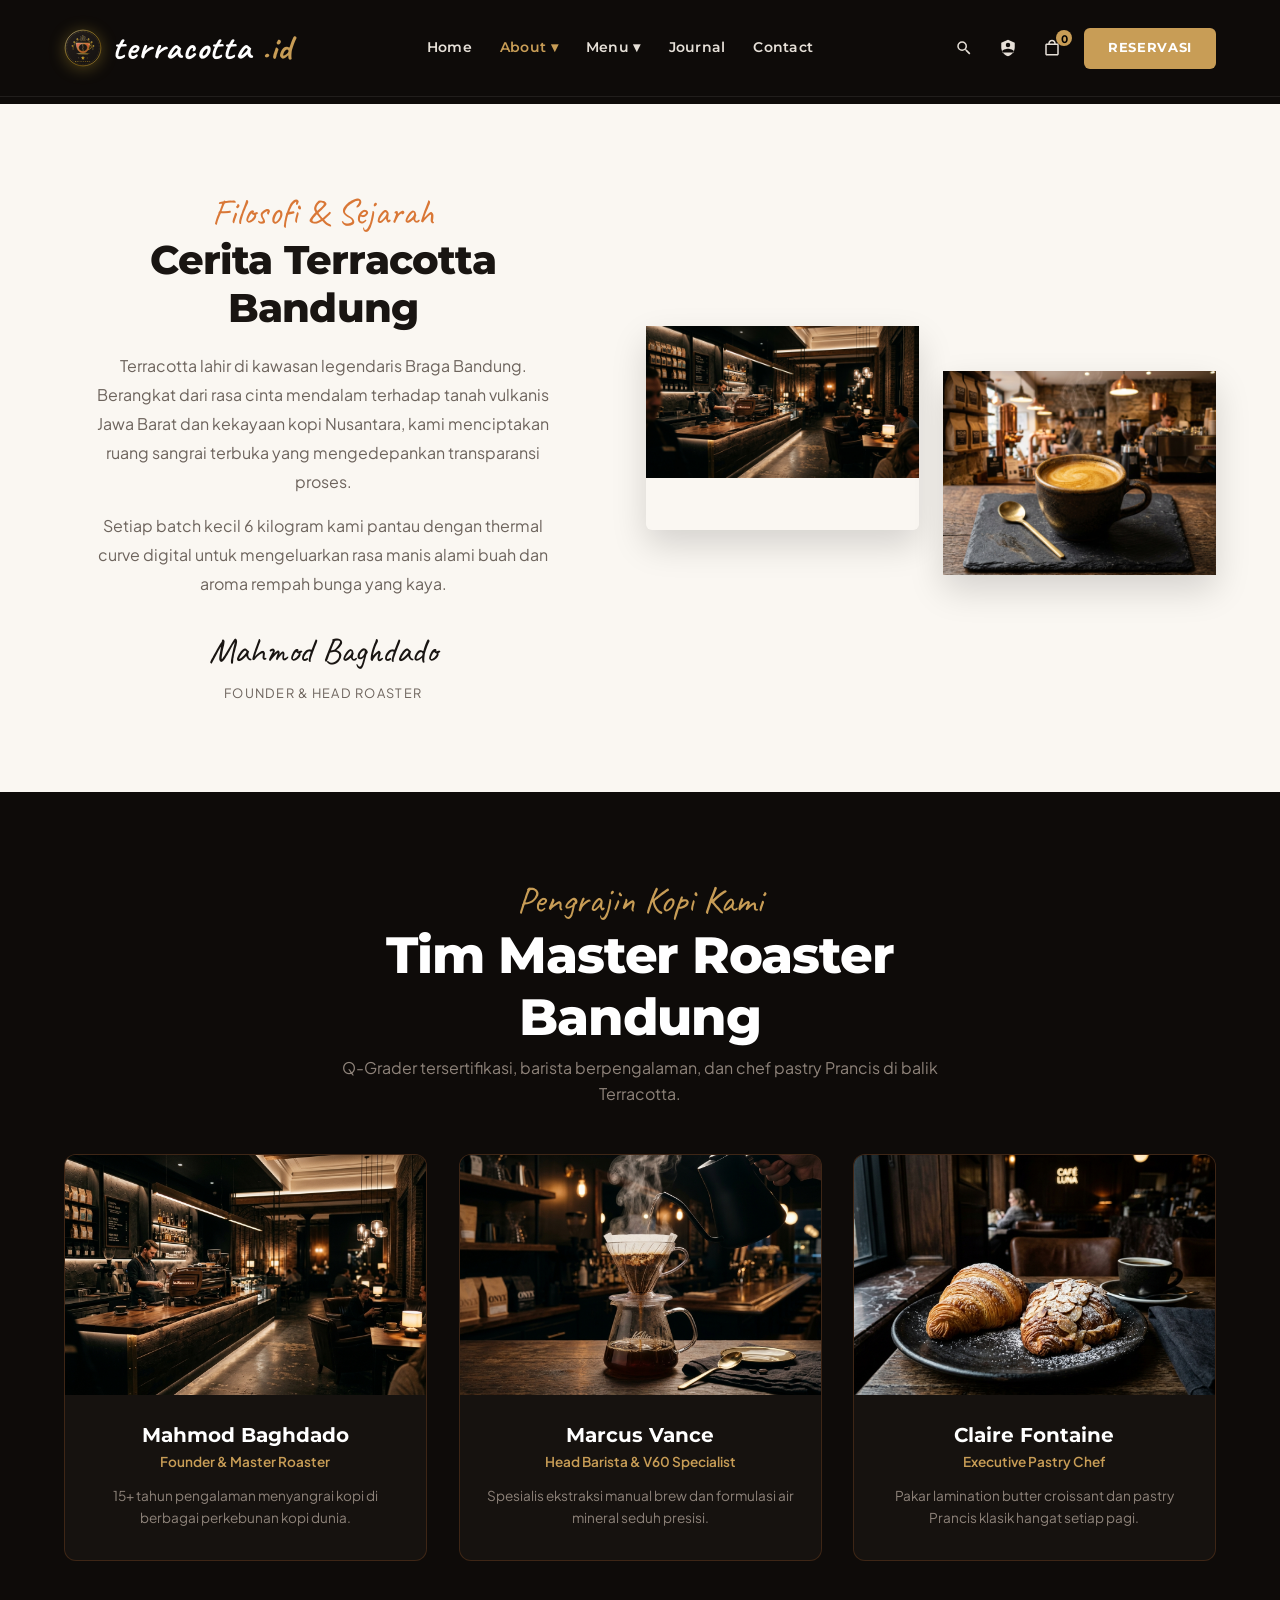
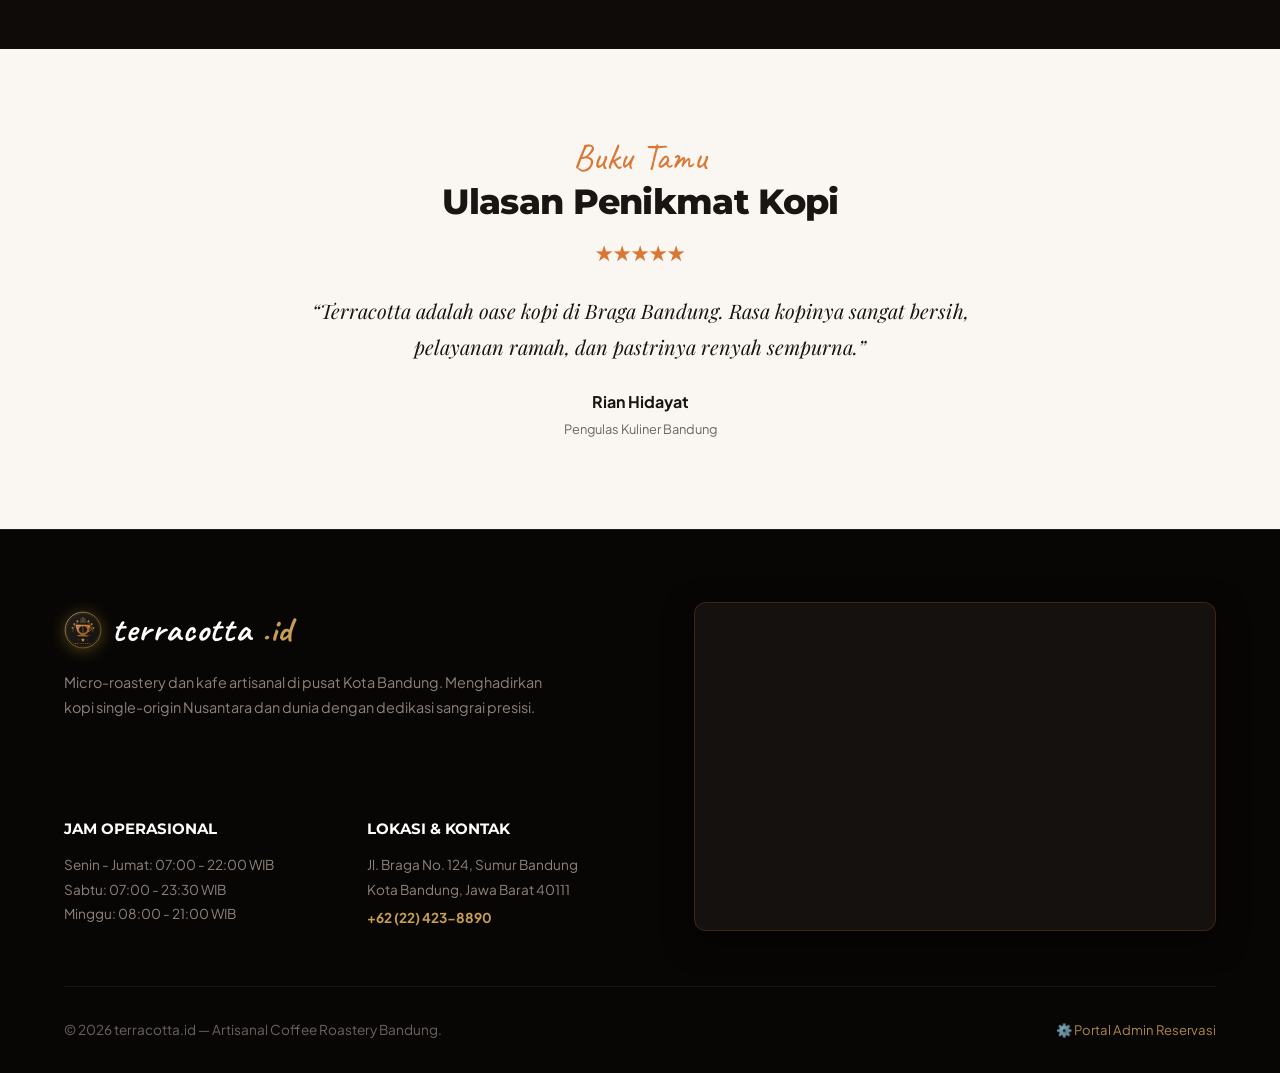
==== commit 211457d3: "feat: add staff admin access button to navbar and secure auth gate barrier" ====
--- a/about.html
+++ b/about.html
@@ -54,6 +54,12 @@
               <path d="M9.5,3A6.5,6.5 0 0,1 16,9.5C16,11.11 15.41,12.59 14.44,13.73L14.71,14H15.5L20.5,19L19,20.5L14,15.5V14.71L13.73,14.44C12.59,15.41 11.11,16 9.5,16A6.5,6.5 0 0,1 3,9.5A6.5,6.5 0 0,1 9.5,3M9.5,5C7,5 5,7 5,9.5C5,12 7,14 9.5,14C12,14 14,12 14,9.5C14,7 12,5 9.5,5Z"/>
             </svg>
           </button>
+
+          <button class="nav-icon-btn" id="navAdminBtn" aria-label="Portal Staf & Admin" title="Portal Staf Roastery (Admin)">
+            <svg viewBox="0 0 24 24">
+              <path d="M12,1L3,5V11C3,16.55 6.84,21.74 12,23C17.16,21.74 21,16.55 21,11V5L12,1M12,5A3,3 0 0,1 15,8A3,3 0 0,1 12,11A3,3 0 0,1 9,8A3,3 0 0,1 12,5M12,13C14.67,13 20,14.33 20,17V18H4V17C4,14.33 9.33,13 12,13Z"/>
+            </svg>
+          </button>
           
           <button class="nav-icon-btn" id="navCartBtn" aria-label="Coffee Bag" title="Keranjang Pesanan">
             <svg viewBox="0 0 24 24">
@@ -82,6 +88,7 @@
       <a href="reservation.html" class="mobile-link">Reservasi Meja</a>
       <a href="blog.html" class="mobile-link">Journal Kopi</a>
       <a href="contact.html" class="mobile-link">Kontak & Lokasi</a>
+      <a href="admin.html" class="mobile-link" style="color: var(--accent-gold); border-top: 1px dashed rgba(212,175,55,0.25); margin-top: 0.5rem; padding-top: 0.75rem;">⚙️ Portal Staf & Admin</a>
     </div>
   </aside>
 
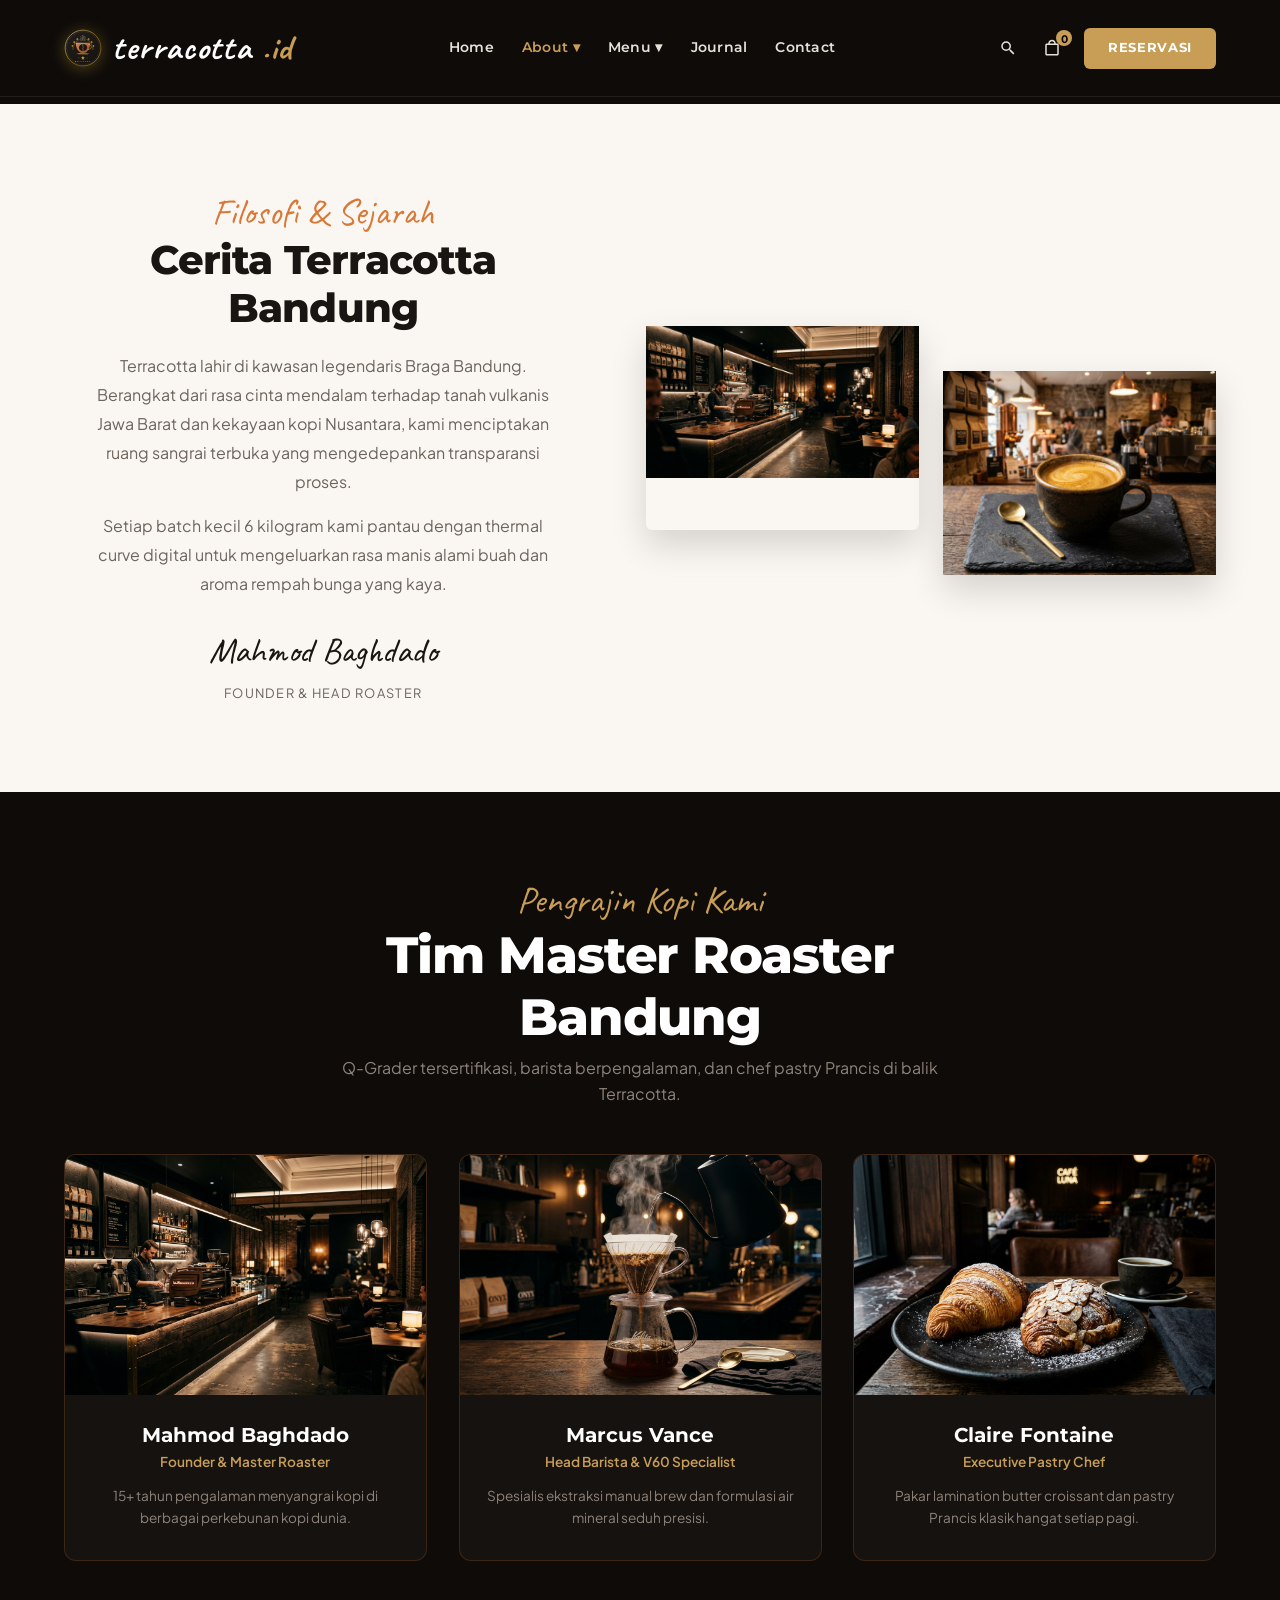
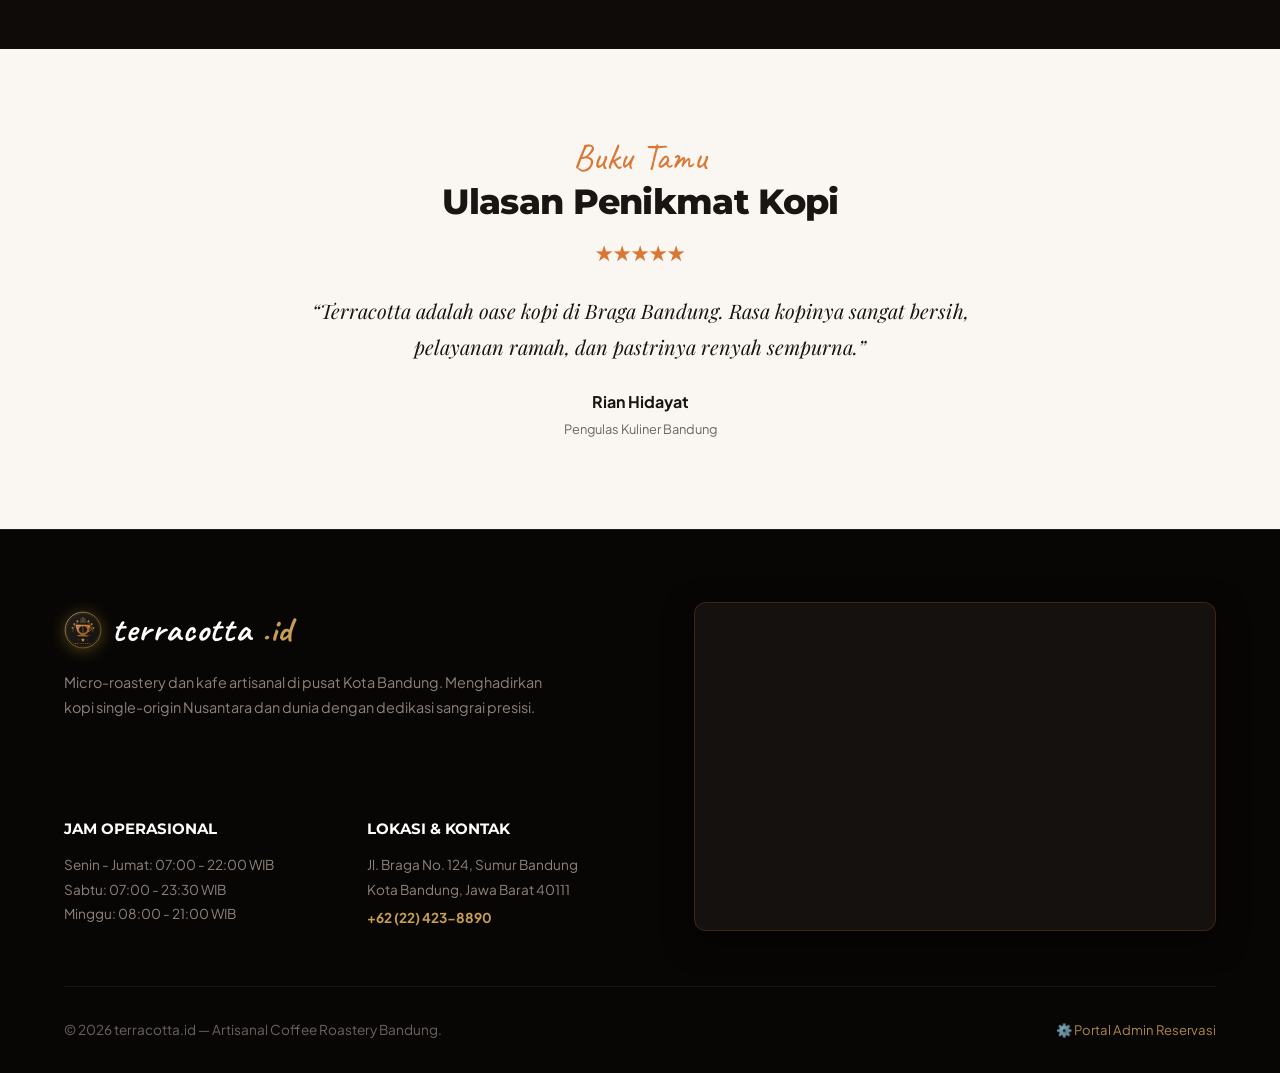
==== commit 768eada0: "refactor: fix mobile header spacing, remove header admin icon, implement custom themed logout modal," ====
--- a/about.html
+++ b/about.html
@@ -52,12 +52,6 @@
           <button class="nav-icon-btn" id="navSearchBtn" aria-label="Search Menu" title="Cari Menu">
             <svg viewBox="0 0 24 24">
               <path d="M9.5,3A6.5,6.5 0 0,1 16,9.5C16,11.11 15.41,12.59 14.44,13.73L14.71,14H15.5L20.5,19L19,20.5L14,15.5V14.71L13.73,14.44C12.59,15.41 11.11,16 9.5,16A6.5,6.5 0 0,1 3,9.5A6.5,6.5 0 0,1 9.5,3M9.5,5C7,5 5,7 5,9.5C5,12 7,14 9.5,14C12,14 14,12 14,9.5C14,7 12,5 9.5,5Z"/>
-            </svg>
-          </button>
-
-          <button class="nav-icon-btn" id="navAdminBtn" aria-label="Portal Staf & Admin" title="Portal Staf Roastery (Admin)">
-            <svg viewBox="0 0 24 24">
-              <path d="M12,1L3,5V11C3,16.55 6.84,21.74 12,23C17.16,21.74 21,16.55 21,11V5L12,1M12,5A3,3 0 0,1 15,8A3,3 0 0,1 12,11A3,3 0 0,1 9,8A3,3 0 0,1 12,5M12,13C14.67,13 20,14.33 20,17V18H4V17C4,14.33 9.33,13 12,13Z"/>
             </svg>
           </button>
           
--- a/css/style.css
+++ b/css/style.css
@@ -1077,7 +1077,42 @@
   }
 
   .navbar {
-    padding: 1rem 0;
+    padding: 0.85rem 0;
+  }
+
+  .nav-container {
+    width: 92%;
+    gap: 0.75rem;
+    display: flex;
+    align-items: center;
+    justify-content: space-between;
+  }
+
+  .logo-brand {
+    font-size: 1.45rem;
+    gap: 0.5rem;
+    flex-shrink: 1;
+    min-width: 0;
+  }
+
+  .logo-img {
+    width: 30px;
+    height: 30px;
+    flex-shrink: 0;
+  }
+
+  .nav-right-actions {
+    gap: 0.5rem;
+    flex-shrink: 0;
+  }
+
+  .nav-action-icons {
+    gap: 0.35rem;
+  }
+
+  .nav-icon-btn {
+    width: 34px;
+    height: 34px;
   }
 
   .navbar .btn-gold {
@@ -1167,3 +1202,348 @@
     padding: 1.5rem 1rem;
   }
 }
+
+/* ==========================================================================
+   Interactive Table Seating Floor Plan / Simulator Styles
+   ========================================================================== */
+.seating-simulator-section {
+  width: 100%;
+}
+
+.floorplan-board {
+  background: radial-gradient(circle at 50% 30%, #1e1916 0%, #110d0b 100%);
+  border: 1px solid var(--border-dark);
+  border-radius: var(--radius-lg);
+  padding: 2.25rem;
+  box-shadow: 0 20px 50px rgba(0, 0, 0, 0.6);
+  position: relative;
+  overflow: hidden;
+}
+
+.floorplan-legend {
+  display: flex;
+  align-items: center;
+  justify-content: center;
+  gap: 2rem;
+  flex-wrap: wrap;
+  padding-bottom: 1.75rem;
+  border-bottom: 1px dashed rgba(217, 119, 54, 0.2);
+  margin-bottom: 2rem;
+}
+
+.legend-item {
+  display: flex;
+  align-items: center;
+  gap: 0.6rem;
+  font-size: 0.85rem;
+  color: #ded6cc;
+}
+
+.legend-dot {
+  width: 12px;
+  height: 12px;
+  border-radius: 50%;
+}
+
+.legend-dot.available {
+  background: var(--accent-gold);
+  box-shadow: 0 0 10px rgba(200, 157, 86, 0.6);
+}
+
+.legend-dot.selected {
+  background: var(--accent-terracotta);
+  box-shadow: 0 0 10px rgba(217, 119, 54, 0.8);
+}
+
+.legend-dot.occupied {
+  background: #6b635c;
+}
+
+/* Floorplan Blueprint Architectural Layout */
+.floorplan-roastery-map {
+  display: flex;
+  flex-direction: column;
+  gap: 1.5rem;
+  margin-bottom: 2rem;
+  border: 1px solid rgba(212, 175, 55, 0.18);
+  border-radius: 18px;
+  padding: 1.75rem;
+  background: rgba(14, 11, 9, 0.65);
+  position: relative;
+}
+
+.floorplan-level-banner {
+  background: rgba(212, 175, 55, 0.08);
+  border: 1px dashed rgba(212, 175, 55, 0.3);
+  border-radius: 12px;
+  padding: 0.65rem 1.25rem;
+  display: flex;
+  align-items: center;
+  justify-content: space-between;
+}
+
+.floorplan-main-floor {
+  display: grid;
+  grid-template-columns: 1fr 1.4fr 1.1fr;
+  gap: 1.25rem;
+}
+
+.floorplan-entrance-bar {
+  background: rgba(255, 255, 255, 0.03);
+  border-top: 2px dashed rgba(217, 119, 54, 0.4);
+  border-radius: 0 0 14px 14px;
+  padding: 0.85rem;
+  text-align: center;
+  display: flex;
+  align-items: center;
+  justify-content: center;
+  gap: 0.75rem;
+  color: var(--accent-gold);
+  font-size: 0.82rem;
+  font-weight: 700;
+  letter-spacing: 0.08em;
+  text-transform: uppercase;
+}
+
+.floorplan-zone-card {
+  background: rgba(255, 255, 255, 0.025);
+  border: 1px solid rgba(255, 255, 255, 0.07);
+  border-radius: 14px;
+  padding: 1.35rem;
+  display: flex;
+  flex-direction: column;
+  transition: var(--transition);
+  position: relative;
+}
+
+.floorplan-zone-card:hover {
+  border-color: rgba(217, 119, 54, 0.35);
+  background: rgba(255, 255, 255, 0.04);
+}
+
+.zone-header {
+  margin-bottom: 1.1rem;
+}
+
+.zone-tag {
+  font-size: 0.68rem;
+  font-weight: 800;
+  color: var(--accent-terracotta);
+  letter-spacing: 0.1em;
+  margin-bottom: 0.2rem;
+}
+
+.zone-header h4 {
+  font-family: var(--font-heading);
+  font-size: 1.02rem;
+  color: #fff;
+  font-weight: 700;
+}
+
+.zone-sub {
+  font-size: 0.76rem;
+  color: var(--text-muted-dark);
+}
+
+.zone-tables-row {
+  display: flex;
+  gap: 0.75rem;
+  flex-wrap: wrap;
+}
+
+.zone-tables-grid {
+  display: grid;
+  grid-template-columns: 1fr 1fr;
+  gap: 0.75rem;
+}
+
+/* Interactive Table Visual Shapes */
+.sim-table-btn {
+  flex: 1;
+  min-width: 72px;
+  background: #181412;
+  border: 1px solid rgba(200, 157, 86, 0.35);
+  border-radius: 12px;
+  padding: 0.9rem 0.5rem;
+  display: flex;
+  flex-direction: column;
+  align-items: center;
+  justify-content: center;
+  gap: 0.35rem;
+  cursor: pointer;
+  transition: all 0.25s cubic-bezier(0.2, 0.8, 0.2, 1);
+  color: #fff;
+  text-align: center;
+  position: relative;
+}
+
+/* Visual Table Shape Icons */
+.table-visual-icon {
+  font-size: 1.25rem;
+  line-height: 1;
+  margin-bottom: 2px;
+}
+
+.sim-table-btn .table-num {
+  font-family: var(--font-heading);
+  font-weight: 700;
+  font-size: 0.88rem;
+  color: #fff;
+  letter-spacing: 0.03em;
+}
+
+.sim-table-btn .table-pax {
+  font-size: 0.7rem;
+  color: var(--accent-gold);
+  background: rgba(200, 157, 86, 0.12);
+  padding: 0.15rem 0.45rem;
+  border-radius: 20px;
+}
+
+.sim-table-btn:hover:not(.occupied) {
+  transform: translateY(-4px) scale(1.04);
+  border-color: var(--accent-gold);
+  background: #241d18;
+  box-shadow: 0 8px 22px rgba(200, 157, 86, 0.3);
+}
+
+.sim-table-btn.selected {
+  border-color: var(--accent-terracotta);
+  background: linear-gradient(145deg, #2f1d14, #1d130d);
+  box-shadow: 0 0 25px rgba(217, 119, 54, 0.5);
+  transform: translateY(-4px) scale(1.05);
+}
+
+.sim-table-btn.selected .table-num {
+  color: var(--accent-terracotta);
+}
+
+.sim-table-btn.selected .table-pax {
+  background: var(--accent-terracotta);
+  color: #fff;
+}
+
+.sim-table-btn.occupied {
+  background: #141110;
+  border-color: rgba(255, 255, 255, 0.05);
+  opacity: 0.5;
+  cursor: not-allowed;
+}
+
+.sim-table-btn.occupied .table-num {
+  color: var(--text-muted-dark);
+}
+
+.sim-table-btn.occupied .table-pax {
+  color: #888;
+  background: rgba(255, 255, 255, 0.04);
+}
+
+@media (max-width: 900px) {
+  .floorplan-main-floor {
+    grid-template-columns: 1fr;
+    gap: 1rem;
+  }
+}
+
+/* VIP Table Style */
+.vip-table {
+  width: 100%;
+  padding: 1.25rem;
+  background: linear-gradient(135deg, rgba(200, 157, 86, 0.08) 0%, rgba(217, 119, 54, 0.08) 100%);
+  border: 1px dashed var(--accent-gold);
+}
+
+.vip-table .vip-table-content {
+  display: flex;
+  flex-direction: column;
+  align-items: center;
+  gap: 0.35rem;
+}
+
+/* Table Inspector Box */
+.table-inspector-box {
+  background: rgba(217, 119, 54, 0.1);
+  border: 1px solid rgba(217, 119, 54, 0.3);
+  border-radius: var(--radius-md);
+  padding: 1.25rem 1.75rem;
+  display: flex;
+  align-items: center;
+  justify-content: space-between;
+  gap: 1.5rem;
+  flex-wrap: wrap;
+  animation: fadeIn 0.3s ease;
+}
+
+.inspector-badge {
+  background: var(--accent-terracotta);
+  color: #fff;
+  font-size: 0.72rem;
+  font-weight: 800;
+  padding: 0.3rem 0.75rem;
+  border-radius: 20px;
+  text-transform: uppercase;
+  letter-spacing: 0.08em;
+}
+
+.inspector-details {
+  flex: 1;
+}
+
+.inspector-details h3 {
+  font-family: var(--font-heading);
+  font-size: 1.15rem;
+  color: #fff;
+  margin-bottom: 0.2rem;
+}
+
+.inspector-details p {
+  font-size: 0.85rem;
+  color: #ded6cc;
+  line-height: 1.4;
+}
+
+/* Callout on Form */
+.selected-table-callout {
+  background: rgba(217, 119, 54, 0.12);
+  border: 1px solid rgba(217, 119, 54, 0.3);
+  border-radius: var(--radius-sm);
+  padding: 0.75rem 1rem;
+  margin-bottom: 1rem;
+  display: flex;
+  align-items: center;
+  gap: 0.75rem;
+  animation: fadeIn 0.3s ease;
+}
+
+.callout-icon {
+  font-size: 1.3rem;
+}
+
+.callout-text strong {
+  font-size: 0.88rem;
+  color: var(--accent-gold);
+  display: block;
+}
+
+.callout-text p {
+  font-size: 0.78rem;
+  color: #ded6cc;
+}
+
+@media (max-width: 768px) {
+  .floorplan-board {
+    padding: 1.5rem 1rem;
+  }
+
+  .table-inspector-box {
+    flex-direction: column;
+    align-items: stretch;
+    text-align: center;
+  }
+
+  .table-inspector-box .btn {
+    width: 100%;
+  }
+}
+
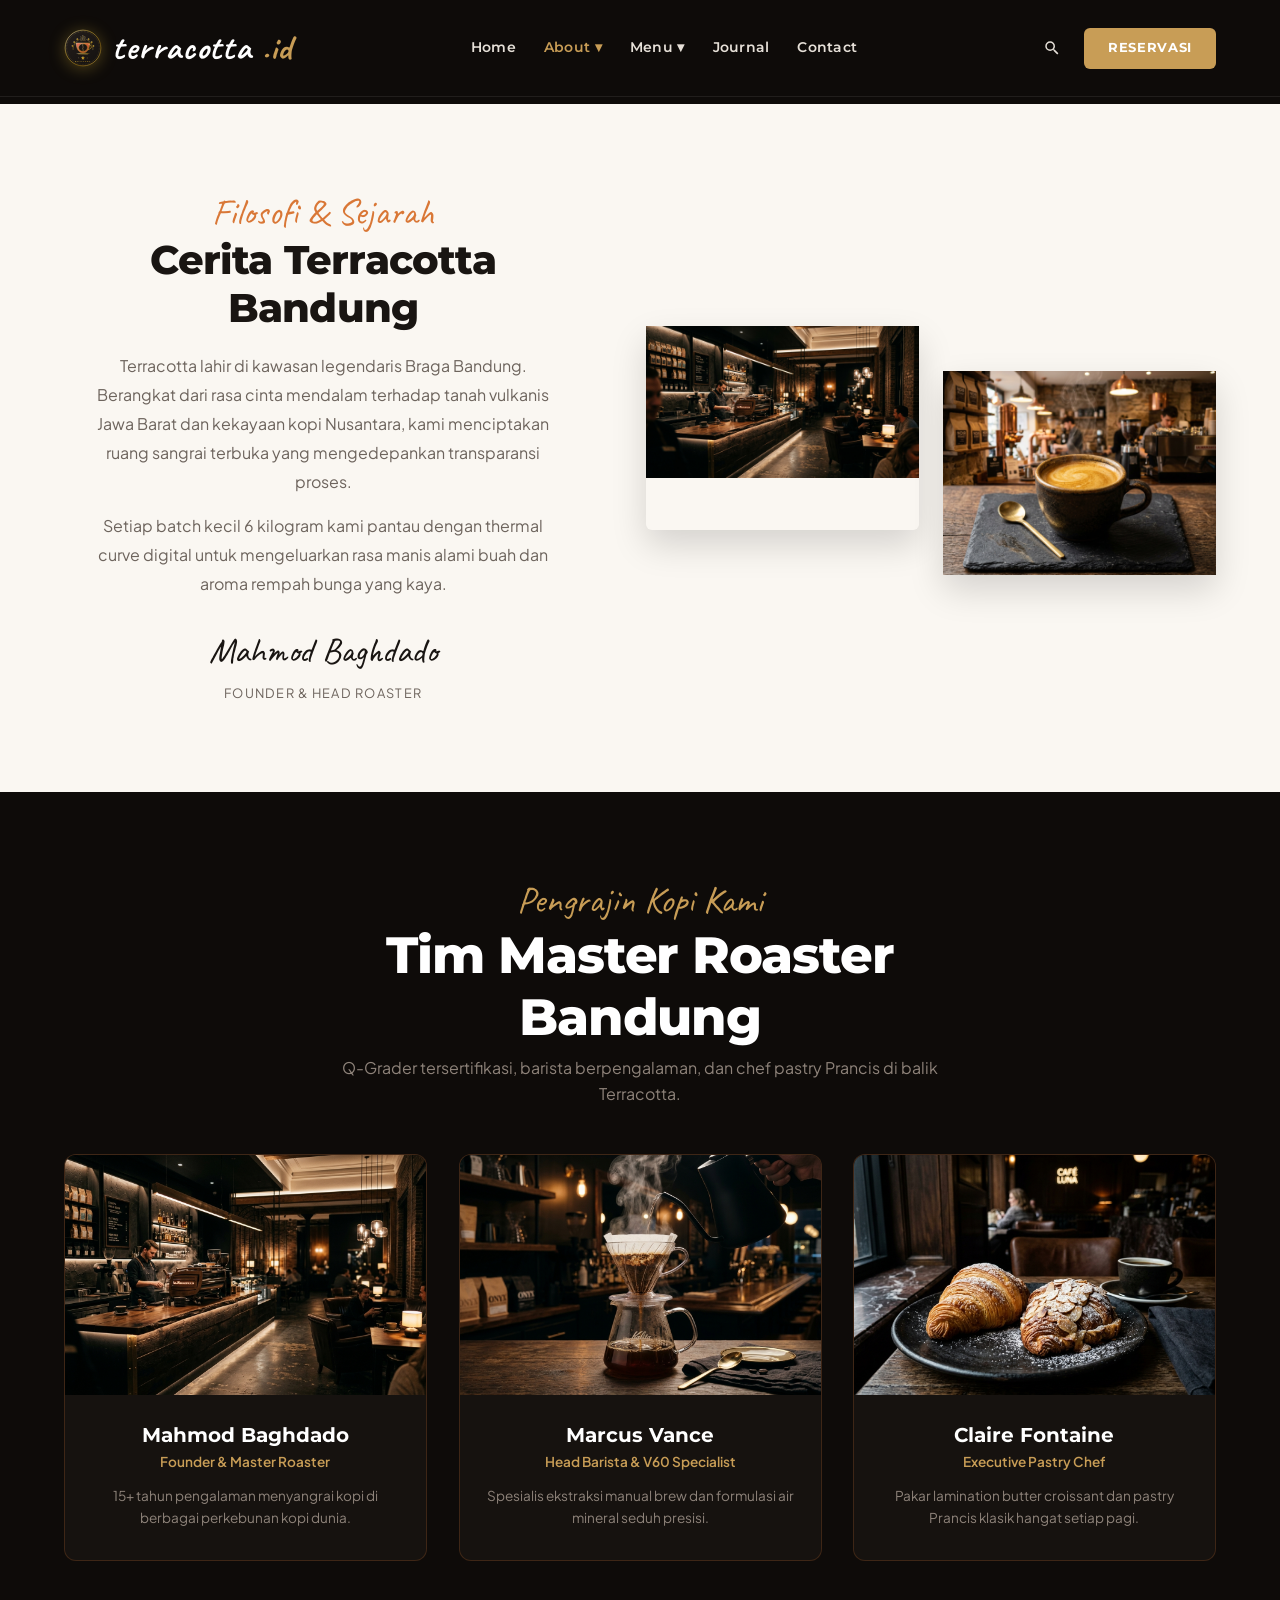
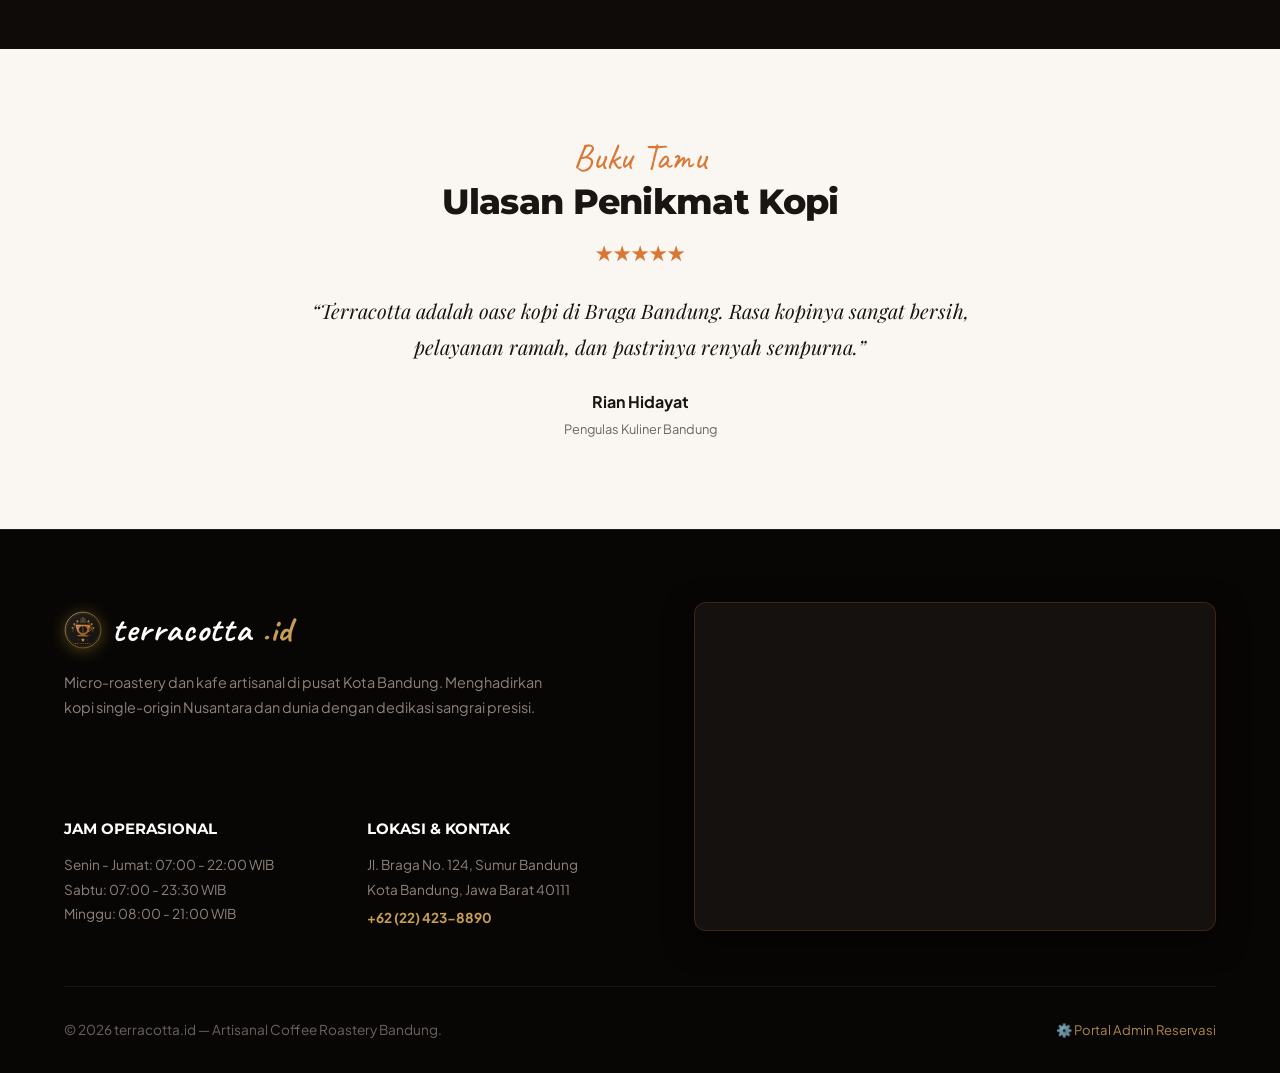
==== commit a01b604d: "feat: remove navbar cart button, add mobile drawer close button, upgrade floor plan with SVG vector " ====
--- a/about.html
+++ b/about.html
@@ -54,13 +54,6 @@
               <path d="M9.5,3A6.5,6.5 0 0,1 16,9.5C16,11.11 15.41,12.59 14.44,13.73L14.71,14H15.5L20.5,19L19,20.5L14,15.5V14.71L13.73,14.44C12.59,15.41 11.11,16 9.5,16A6.5,6.5 0 0,1 3,9.5A6.5,6.5 0 0,1 9.5,3M9.5,5C7,5 5,7 5,9.5C5,12 7,14 9.5,14C12,14 14,12 14,9.5C14,7 12,5 9.5,5Z"/>
             </svg>
           </button>
-          
-          <button class="nav-icon-btn" id="navCartBtn" aria-label="Coffee Bag" title="Keranjang Pesanan">
-            <svg viewBox="0 0 24 24">
-              <path d="M19 6h-2c0-2.76-2.24-5-5-5S7 3.24 7 6H5c-1.1 0-2 .9-2 2v12c0 1.1.9 2 2 2h14c1.1 0 2-.9 2-2V8c0-1.1-.9-2-2-2zm-7-3c1.66 0 3 1.34 3 3H9c0-1.66 1.34-3 3-3zm7 17H5V8h14v12z"/>
-            </svg>
-            <span class="cart-badge-count">0</span>
-          </button>
         </div>
 
         <a href="reservation.html" class="btn btn-gold" style="padding: 0.65rem 1.5rem; font-size: 0.8rem;">Reservasi</a>
@@ -75,6 +68,15 @@
 
   <!-- Mobile Drawer -->
   <aside class="mobile-drawer" id="mobileDrawer">
+    <div class="mobile-drawer-header">
+      <div class="mobile-drawer-brand">
+        <img src="images/logo.svg" alt="Terracotta Logo" class="mobile-logo-img">
+        <span>terracotta.id</span>
+      </div>
+      <button class="mobile-drawer-close" id="mobileDrawerCloseBtn" aria-label="Tutup Menu">
+        <svg viewBox="0 0 24 24"><path d="M19,6.41L17.59,5L12,10.59L6.41,5L5,6.41L10.59,12L5,17.59L6.41,19L12,13.41L17.59,19L19,17.59L13.41,12L19,6.41Z"/></svg>
+      </button>
+    </div>
     <div class="mobile-links">
       <a href="index.html" class="mobile-link">Home</a>
       <a href="about.html" class="mobile-link">About Us</a>
@@ -83,6 +85,9 @@
       <a href="blog.html" class="mobile-link">Journal Kopi</a>
       <a href="contact.html" class="mobile-link">Kontak & Lokasi</a>
       <a href="admin.html" class="mobile-link" style="color: var(--accent-gold); border-top: 1px dashed rgba(212,175,55,0.25); margin-top: 0.5rem; padding-top: 0.75rem;">⚙️ Portal Staf & Admin</a>
+    </div>
+    <div class="mobile-drawer-footer">
+      <a href="reservation.html" class="btn btn-gold" style="width: 100%;">Reservasi Meja</a>
     </div>
   </aside>
 
--- a/css/style.css
+++ b/css/style.css
@@ -457,17 +457,73 @@
   height: 100vh;
   background: #120e0b;
   border-left: 1px solid var(--border-dark);
-  padding: 5rem 2rem 2.5rem;
+  padding: 1.5rem 1.5rem 2rem;
   display: flex;
   flex-direction: column;
   justify-content: space-between;
   z-index: 1100;
   transition: right 0.35s cubic-bezier(0.16, 1, 0.3, 1);
   box-shadow: -10px 0 40px rgba(0,0,0,0.85);
+  overflow-y: auto;
+}
+
+.mobile-drawer-header {
+  display: flex;
+  align-items: center;
+  justify-content: space-between;
+  padding-bottom: 1.25rem;
+  margin-bottom: 1.25rem;
+  border-bottom: 1px solid rgba(255, 255, 255, 0.08);
+}
+
+.mobile-drawer-brand {
+  display: flex;
+  align-items: center;
+  gap: 0.65rem;
+  font-family: var(--font-script);
+  font-size: 1.2rem;
+  font-weight: 700;
+  color: #fff;
+}
+
+.mobile-logo-img {
+  width: 30px;
+  height: 30px;
+}
+
+.mobile-drawer-close {
+  background: rgba(255, 255, 255, 0.06);
+  border: 1px solid rgba(255, 255, 255, 0.1);
+  color: #ded6cc;
+  width: 38px;
+  height: 38px;
+  border-radius: 50%;
+  display: flex;
+  align-items: center;
+  justify-content: center;
+  cursor: pointer;
+  transition: all 0.25s ease;
+}
+
+.mobile-drawer-close svg {
+  width: 20px;
+  height: 20px;
+  fill: currentColor;
+}
+
+.mobile-drawer-close:hover {
+  background: rgba(212, 175, 55, 0.2);
+  color: var(--accent-gold);
+  border-color: var(--accent-gold);
+  transform: rotate(90deg);
 }
 
 .mobile-drawer.open {
   right: 0;
+}
+
+.mobile-drawer-footer {
+  margin-top: 1.5rem;
 }
 
 .mobile-links {
@@ -1378,6 +1434,69 @@
 }
 
 /* Visual Table Shape Icons */
+.table-svg-wrap {
+  width: 34px;
+  height: 34px;
+  border-radius: 8px;
+  background: rgba(212, 175, 55, 0.08);
+  display: flex;
+  align-items: center;
+  justify-content: center;
+  color: var(--accent-gold);
+  transition: all 0.25s ease;
+  margin-bottom: 3px;
+}
+
+.table-svg-wrap svg {
+  width: 19px;
+  height: 19px;
+  fill: currentColor;
+}
+
+.level-icon-badge {
+  width: 36px;
+  height: 36px;
+  border-radius: 10px;
+  background: rgba(212, 175, 55, 0.12);
+  display: flex;
+  align-items: center;
+  justify-content: center;
+  color: var(--accent-gold);
+}
+
+.level-icon-badge svg {
+  width: 20px;
+  height: 20px;
+  fill: currentColor;
+}
+
+.sim-table-btn:hover:not(.occupied) .table-svg-wrap {
+  background: var(--accent-gold);
+  color: #120e0b;
+}
+
+.sim-table-btn.selected .table-svg-wrap {
+  background: var(--accent-terracotta);
+  color: #fff;
+}
+
+.sim-table-btn.occupied {
+  opacity: 0.6;
+  cursor: not-allowed;
+  border-color: rgba(255, 255, 255, 0.1);
+  background: #15110f;
+}
+
+.sim-table-btn.occupied .table-svg-wrap {
+  background: rgba(255, 255, 255, 0.05);
+  color: #888;
+}
+
+.sim-table-btn.occupied .table-pax {
+  background: rgba(239, 68, 68, 0.15);
+  color: #f87171;
+}
+
 .table-visual-icon {
   font-size: 1.25rem;
   line-height: 1;
